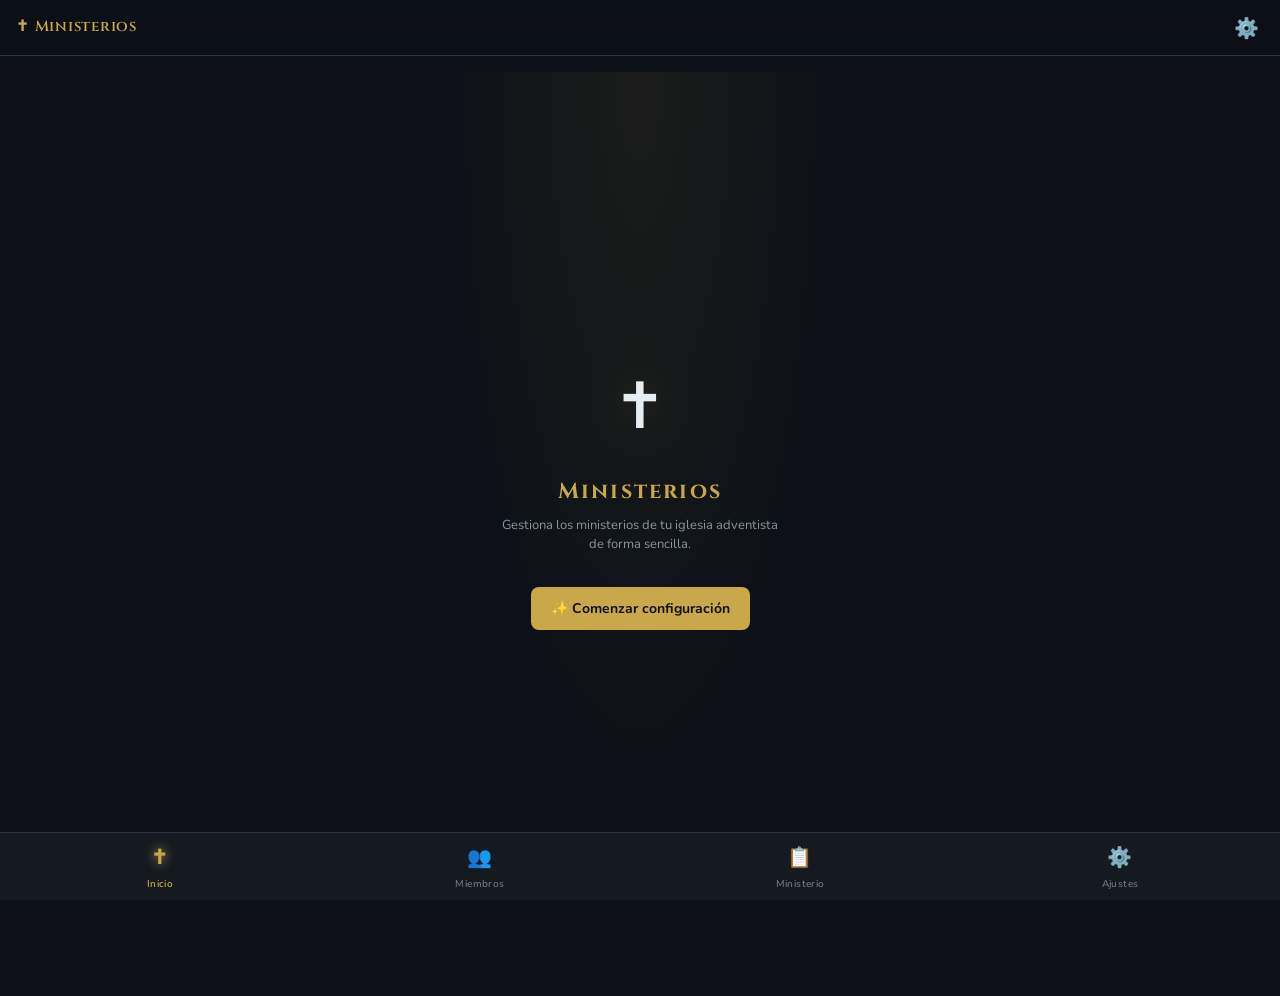
==== index.html @ 26fbf77c "Add files via upload" ====
<!DOCTYPE html>
<html lang="es">
<head>
  <meta charset="UTF-8">
  <meta name="viewport" content="width=device-width, initial-scale=1.0, viewport-fit=cover">
  <meta name="mobile-web-app-capable" content="yes">
  <meta name="apple-mobile-web-app-capable" content="yes">
  <meta name="apple-mobile-web-app-status-bar-style" content="black-translucent">
  <title>Ministerios Adventistas</title>
  <link rel="stylesheet" href="style.css">
  <style>
    /* User greeting card */
    .user-greeting {
      display: flex;
      align-items: center;
      gap: 12px;
      background: var(--surface);
      border: 1px solid var(--border);
      border-radius: var(--radius);
      padding: 12px 14px;
      margin-bottom: 16px;
    }
    .user-greeting-avatar {
      width: 44px; height: 44px;
      border-radius: 50%;
      display: flex; align-items: center; justify-content: center;
      font-family: 'Cinzel', serif;
      font-size: 16px;
      font-weight: 700;
      flex-shrink: 0;
    }
    .user-greeting-avatar.director {
      background: var(--gold-dim);
      border: 2px solid var(--gold);
      color: var(--gold);
    }
    .user-greeting-avatar.asistente {
      background: var(--blue-dim);
      border: 2px solid var(--blue);
      color: var(--blue);
    }
    .user-greeting-info { flex: 1; min-width: 0; }
    .user-greeting-name {
      font-weight: 700;
      font-size: 14px;
      color: var(--text);
      white-space: nowrap;
      overflow: hidden;
      text-overflow: ellipsis;
    }
    .user-greeting-role {
      font-size: 11px;
      color: var(--text-muted);
      margin-top: 1px;
    }
    .btn-cerrar-sesion {
      background: none;
      border: 1px solid var(--border);
      border-radius: 6px;
      color: var(--text-muted);
      font-size: 11px;
      padding: 4px 8px;
      cursor: pointer;
      white-space: nowrap;
      font-family: 'Nunito', sans-serif;
    }
    .btn-cerrar-sesion:active { color: var(--red); border-color: var(--red); }

    /* Ministry section labels */
    .role-section-label {
      display: flex;
      align-items: center;
      gap: 8px;
      margin-bottom: 10px;
      margin-top: 4px;
    }
    .role-section-label .badge-pill {
      font-size: 10px;
      font-weight: 700;
      padding: 2px 8px;
      border-radius: 20px;
      letter-spacing: .04em;
    }
    .badge-pill.director { background: var(--gold-dim); color: var(--gold); border: 1px solid var(--gold); }
    .badge-pill.asistente { background: var(--blue-dim); color: var(--blue); border: 1px solid var(--blue); }

    /* Ministry tile locked state */
    .ministry-tile.locked {
      opacity: 0.55;
      cursor: default;
    }
    .ministry-tile .tile-role-tag {
      font-size: 9px;
      margin-top: 2px;
      font-weight: 700;
      letter-spacing: .04em;
    }
    .ministry-tile .tile-role-tag.dir { color: var(--gold); }
    .ministry-tile .tile-role-tag.asi { color: var(--blue); }

    /* Login prompt banner */
    .login-banner {
      background: var(--surface2);
      border: 1px solid var(--gold);
      border-radius: var(--radius);
      padding: 14px 16px;
      margin-bottom: 16px;
      display: flex;
      align-items: center;
      gap: 12px;
      cursor: pointer;
    }
    .login-banner-icon { font-size: 28px; flex-shrink: 0; }
    .login-banner-text { flex: 1; }
    .login-banner-title { font-weight: 700; color: var(--gold); font-size: 14px; }
    .login-banner-sub { font-size: 12px; color: var(--text-muted); margin-top: 2px; }

    @keyframes spin { to { transform: rotate(360deg); } }
  </style>
</head>
<body>

<!-- HEADER -->
<header class="app-header">
  <h1 id="churchName">✝ Ministerios</h1>
  <div class="header-actions">
    <button class="back-btn" onclick="navigate('setup.html')" title="Configuración">⚙️</button>
  </div>
</header>

<!-- TOAST -->
<div id="toast" class="toast"></div>

<!-- PAGE -->
<main class="page" id="mainPage">

  <!-- SPLASH (first launch) -->
  <div id="splashSetup" class="splash" style="display:none; min-height: calc(100vh - 56px);">
    <div class="logo-cross">✝</div>
    <h1>Ministerios</h1>
    <p>Gestiona los ministerios de tu iglesia adventista de forma sencilla.</p>
    <button class="btn btn-primary" onclick="navigate('setup.html')">✨ Comenzar configuración</button>
  </div>

  <!-- MAIN CONTENT -->
  <div id="mainContent" style="display:none;">

    <!-- User greeting / login prompt -->
    <div id="userGreeting"></div>

    <!-- Stats -->
    <div class="stat-row" id="statsRow"></div>

    <!-- Mis Ministerios (divididos por rol) -->
    <div id="ministriesSection"></div>

    <!-- Accesos rápidos -->
    <div class="section-title">Acceso Rápido</div>
    <div class="card clickable" onclick="navigate('members.html')">
      <div style="display:flex; align-items:center; gap:14px;">
        <div style="font-size:32px;">👥</div>
        <div>
          <div style="font-weight:700; color:var(--text);">Lista de Miembros</div>
          <div style="font-size:12px; color:var(--text-muted);" id="memberCountLabel">Ver y gestionar miembros</div>
        </div>
        <div style="margin-left:auto; color:var(--text-dim);">›</div>
      </div>
    </div>

    <div class="card clickable" onclick="syncFromServer()">
      <div style="display:flex; align-items:center; gap:14px;">
        <div style="font-size:32px;" id="syncIcon">🔄</div>
        <div>
          <div style="font-weight:700; color:var(--text);">Sincronizar Servidor</div>
          <div style="font-size:12px; color:var(--text-muted);" id="syncLabel">Actualizar lista desde servidor</div>
        </div>
        <div style="margin-left:auto; color:var(--text-dim);">›</div>
      </div>
    </div>

    <!-- Reuniones próximas -->
    <div class="section-title">Reuniones Próximas</div>
    <div id="upcomingMeetings"></div>

  </div>
</main>

<!-- BOTTOM NAV -->
<nav class="bottom-nav">
  <a href="index.html" class="active">
    <span class="nav-icon">✝</span>
    <span>Inicio</span>
  </a>
  <a href="members.html">
    <span class="nav-icon">👥</span>
    <span>Miembros</span>
  </a>
  <a href="ministry.html">
    <span class="nav-icon">📋</span>
    <span>Ministerio</span>
  </a>
  <a href="setup.html">
    <span class="nav-icon">⚙️</span>
    <span>Ajustes</span>
  </a>
</nav>

<script src="app.js"></script>
<script>
document.addEventListener('DOMContentLoaded', init);

function init() {
  const churchName = DB.get('church_name', '');
  if (churchName) {
    document.getElementById('churchName').textContent = '✝ ' + churchName;
    document.title = churchName;
  }

  // Show splash only if server URL not configured yet
  const serverUrl = DB.get('server_url', '');
  if (!serverUrl && !churchName) {
    document.getElementById('splashSetup').style.display = 'flex';
    document.getElementById('mainContent').style.display = 'none';
    return;
  }

  document.getElementById('splashSetup').style.display = 'none';
  document.getElementById('mainContent').style.display = 'block';

  renderUserGreeting();
  renderStats();
  renderMinistriesSection();
  renderUpcomingMeetings();
}

// ===== USER GREETING =====
function renderUserGreeting() {
  const session = getSessionUser();
  const el = document.getElementById('userGreeting');

  if (!session) {
    el.innerHTML = `
      <div class="login-banner" onclick="requireAuth('ministry', onLoginSuccess)">
        <div class="login-banner-icon">🔐</div>
        <div class="login-banner-text">
          <div class="login-banner-title">Identificarse</div>
          <div class="login-banner-sub">Ingresa con tu correo para ver tus ministerios asignados</div>
        </div>
        <div style="color:var(--gold); font-size:20px;">›</div>
      </div>`;
    return;
  }

  const roles = getUserRoles(session);
  const isDir = roles.includes('director');
  const isAsi = roles.includes('asistente');
  const isVis = roles.includes('visita');

  let roleLabel = '';
  const parts = [];
  if (isVis) parts.push('🕊️ Visita');
  if (isDir) parts.push(`👑 Director · ${(session.dirMinistries || []).length} min.`);
  if (isAsi && !isVis) parts.push(`👤 Asistente · ${(session.ministries || []).length} min.`);
  roleLabel = parts.join(' · ');

  const avatarRole = isDir ? 'director' : (isVis ? 'visita' : 'asistente');

  el.innerHTML = `
    <div class="user-greeting">
      <div class="user-greeting-avatar ${avatarRole}">${initials(session.name)}</div>
      <div class="user-greeting-info">
        <div class="user-greeting-name">${session.name}</div>
        <div class="user-greeting-role">${roleLabel}</div>
      </div>
      <button class="btn-cerrar-sesion" onclick="cerrarSesion()">Salir</button>
    </div>`;
}

function onLoginSuccess() {
  renderUserGreeting();
  renderStats();
  renderMinistriesSection();
}

function cerrarSesion() {
  if (!confirm('¿Cerrar sesión? Deberás ingresar tu correo nuevamente.')) return;
  clearSessionUser();
  renderUserGreeting();
  renderMinistriesSection();
}

// ===== STATS =====
function renderStats() {
  const members = DB.get('members', []);
  const meetings = DB.get('meetings', []);
  const session = getSessionUser();

  // Count ministries: if logged in use user's, else use setup list
  let minCount = 0;
  if (session) {
    const roles = getUserRoles(session);
    const dirCount = roles.includes('director') ? (session.dirMinistries || []).length : 0;
    const asiCount = roles.includes('asistente') ? (session.ministries || []).length : 0;
    minCount = new Set([...(session.dirMinistries||[]), ...(session.ministries||[])]).size;
  } else {
    minCount = DB.get('my_ministries', []).length;
  }

  const today = new Date().toISOString().split('T')[0];
  const upcoming = meetings.filter(m => m.date >= today).length;

  document.getElementById('statsRow').innerHTML = `
    <div class="stat-box">
      <div class="stat-num">${members.length}</div>
      <div class="stat-label">Miembros</div>
    </div>
    <div class="stat-box">
      <div class="stat-num">${minCount}</div>
      <div class="stat-label">Ministerios</div>
    </div>
    <div class="stat-box">
      <div class="stat-num">${upcoming}</div>
      <div class="stat-label">Reuniones</div>
    </div>
  `;
  document.getElementById('memberCountLabel').textContent = `${members.length} miembros registrados`;
}

// ===== MINISTRIES SECTION =====
function renderMinistriesSection() {
  const session = getSessionUser();
  const setupMin = DB.get('my_ministries', []);
  const container = document.getElementById('ministriesSection');

  if (!session) {
    // Not logged in: show setup ministries without role distinction, all locked
    container.innerHTML = `
      <div class="section-title">Mis Ministerios</div>
      <div class="empty-state" style="padding:20px 0;">
        <div class="empty-icon">🔐</div>
        <p>Identifícate para ver tus ministerios asignados.</p>
      </div>`;
    return;
  }

  const roles = getUserRoles(session);
  const dirMin = session.dirMinistries || [];
  const asiMin = session.ministries || [];

  const isDir = roles.includes('director');
  const isAsi = roles.includes('asistente');

  let html = '';

  if (isDir && dirMin.length > 0) {
    html += `
      <div class="section-title" style="margin-bottom:6px;">Mis Ministerios</div>
      <div class="role-section-label">
        <span class="badge-pill director">👑 Como Director</span>
      </div>
      <div class="ministry-grid" id="gridDirector"></div>`;
  }

  if (isAsi && asiMin.length > 0) {
    html += `
      ${isDir ? '<div style="height:8px;"></div>' : '<div class="section-title" style="margin-bottom:6px;">Mis Ministerios</div>'}
      <div class="role-section-label">
        <span class="badge-pill asistente">👤 Como Asistente</span>
      </div>
      <div class="ministry-grid" id="gridAsistente"></div>`;
  }

  if ((!isDir || dirMin.length === 0) && (!isAsi || asiMin.length === 0)) {
    html += `
      <div class="section-title">Mis Ministerios</div>
      <div class="empty-state" style="padding:20px 0;">
        <div class="empty-icon">📋</div>
        <p>Aún no tienes ministerios asignados.<br>Contacta al administrador.</p>
      </div>`;
  }

  html += `<div style="height:4px;"></div>`;

  container.innerHTML = html;

  if (isDir && dirMin.length > 0) {
    renderMinistryTiles(document.getElementById('gridDirector'), dirMin, 'director');
  }
  if (isAsi && asiMin.length > 0) {
    renderMinistryTiles(document.getElementById('gridAsistente'), asiMin, 'asistente');
  }
}

function renderMinistryTiles(grid, ids, roleType) {
  if (!grid) return;
  grid.innerHTML = '';
  ids.forEach(id => {
    const m = getMinistry(id);
    const tile = document.createElement('div');
    tile.className = 'ministry-tile';

    const roleTag = roleType === 'director'
      ? `<div class="tile-role-tag dir">DIRECTOR</div>`
      : roleType === 'asistente'
        ? `<div class="tile-role-tag asi">ASISTENTE</div>`
        : '';

    tile.innerHTML = `
      <div class="m-icon">${m.icon}</div>
      <div class="m-name">${m.name}</div>
      ${roleTag}
    `;

    tile.onclick = () => {
      DB.set('active_ministry', id);
      navigate('ministry.html');
    };

    grid.appendChild(tile);
  });
}

// ===== UPCOMING MEETINGS =====
function renderUpcomingMeetings() {
  const meetings = DB.get('meetings', []);
  const today = new Date().toISOString().split('T')[0];
  const session = getSessionUser();

  let relevantIds = null;
  if (session) {
    const roles = getUserRoles(session);
    const ids = [
      ...(roles.includes('director') ? (session.dirMinistries || []) : []),
      ...(roles.includes('asistente') ? (session.ministries || []) : [])
    ];
    if (ids.length > 0) relevantIds = new Set(ids);
  }

  let upcoming = meetings.filter(m => m.date >= today);
  if (relevantIds) {
    upcoming = upcoming.filter(m => relevantIds.has(m.ministryId));
  }
  upcoming = upcoming.sort((a, b) => a.date.localeCompare(b.date)).slice(0, 4);

  const container = document.getElementById('upcomingMeetings');
  if (upcoming.length === 0) {
    container.innerHTML = `<div class="empty-state" style="padding:24px 0;">
      <div class="empty-icon">📅</div>
      <p>No hay reuniones programadas</p>
    </div>`;
    return;
  }
  container.innerHTML = upcoming.map(meeting => {
    const min = getMinistry(meeting.ministryId);
    return `
      <div class="list-item" onclick="DB.set('active_ministry', '${meeting.ministryId}'); navigate('ministry.html');">
        <div class="avatar">${min.icon}</div>
        <div class="item-info">
          <div class="item-name">${meeting.title}</div>
          <div class="item-sub">${min.name} · ${fmtDate(meeting.date)}</div>
        </div>
        <div class="item-action">›</div>
      </div>
    `;
  }).join('');
}

// ===== SYNC =====
async function syncFromServer() {
  const url = DB.get('server_url', '');
  if (!url) {
    showToast('Configura la URL del servidor primero', 'error');
    setTimeout(() => navigate('setup.html'), 1200);
    return;
  }
  const icon = document.getElementById('syncIcon');
  const label = document.getElementById('syncLabel');
  icon.style.animation = 'spin 1s linear infinite';
  icon.style.display = 'inline-block';
  label.textContent = 'Conectando...';

  const members = await fetchMembersFromServer();
  icon.style.animation = '';

  if (!members) {
    showToast('No se pudo conectar al servidor', 'error');
    label.textContent = 'Error al sincronizar';
    return;
  }

  DB.set('members', members);
  DB.set('members_cache', members);

  // Refresh session user data if logged in
  const session = getSessionUser();
  if (session) {
    const updated = members.find(m => m.id === session.id);
    if (updated) {
      setSessionUser({
        id: updated.id,
        name: updated.name,
        email: updated.email,
        roles: Array.isArray(updated.roles) ? updated.roles : [updated.role || 'asistente'],
        role: updated.role || (Array.isArray(updated.roles) ? updated.roles[0] : 'asistente'),
        dirMinistries: updated.dirMinistries || [],
        ministries: updated.ministries || [],
      });
    }
  }

  showToast(`✅ Sincronizado: ${members.length} miembros`, 'success');
  label.textContent = `Última sync: ${new Date().toLocaleTimeString('es-CO')}`;
  renderStats();
  renderUserGreeting();
  renderMinistriesSection();
}

// Spin keyframe injection
const style = document.createElement('style');
style.textContent = '@keyframes spin { to { transform: rotate(360deg); } }';
document.head.appendChild(style);
</script>
</body>
</html>
---- style.css ----
/* ===== ADVENTIST MINISTRY APP — STYLE.CSS ===== */
@import url('https://fonts.googleapis.com/css2?family=Cinzel:wght@400;600;700&family=Nunito:wght@300;400;600;700&display=swap');

:root {
  --bg: #0d1117;
  --surface: #161b22;
  --surface2: #1f2937;
  --surface3: #2d3748;
  --border: #30363d;
  --gold: #c9a84c;
  --gold-light: #e8c97a;
  --gold-dim: rgba(201,168,76,0.15);
  --blue: #4a90d9;
  --blue-dim: rgba(74,144,217,0.15);
  --red: #e05252;
  --green: #52b788;
  --green-dim: rgba(82,183,136,0.15);
  --text: #e6edf3;
  --text-muted: #8b949e;
  --text-dim: #6e7681;
  --radius: 12px;
  --radius-sm: 8px;
  --shadow: 0 8px 32px rgba(0,0,0,0.4);
  --transition: 0.2s cubic-bezier(0.4,0,0.2,1);
}

* { box-sizing: border-box; margin: 0; padding: 0; -webkit-tap-highlight-color: transparent; }

html, body {
  height: 100%;
  background: var(--bg);
  color: var(--text);
  font-family: 'Nunito', sans-serif;
  font-size: 15px;
  line-height: 1.5;
  overflow-x: hidden;
  -webkit-font-smoothing: antialiased;
}

/* ===== SCROLLBAR ===== */
::-webkit-scrollbar { width: 4px; }
::-webkit-scrollbar-track { background: transparent; }
::-webkit-scrollbar-thumb { background: var(--border); border-radius: 2px; }

/* ===== HEADER ===== */
.app-header {
  position: sticky; top: 0; z-index: 100;
  background: rgba(13,17,23,0.92);
  backdrop-filter: blur(12px);
  border-bottom: 1px solid var(--border);
  padding: 0 16px;
  height: 56px;
  display: flex; align-items: center; gap: 12px;
}
.app-header .back-btn {
  width: 36px; height: 36px;
  border: none; background: transparent;
  color: var(--text-muted); cursor: pointer;
  font-size: 20px; display: flex; align-items: center; justify-content: center;
  border-radius: 8px; transition: var(--transition);
}
.app-header .back-btn:hover { background: var(--surface2); color: var(--text); }
.app-header h1 {
  font-family: 'Cinzel', serif;
  font-size: 15px; font-weight: 600;
  color: var(--gold);
  letter-spacing: 0.05em;
  flex: 1;
}
.app-header .header-actions { display: flex; gap: 8px; }

/* ===== BOTTOM NAV ===== */
.bottom-nav {
  position: fixed; bottom: 0; left: 0; right: 0; z-index: 100;
  background: rgba(22,27,34,0.96);
  backdrop-filter: blur(12px);
  border-top: 1px solid var(--border);
  display: flex;
  padding-bottom: env(safe-area-inset-bottom, 0);
}
.bottom-nav a {
  flex: 1; display: flex; flex-direction: column;
  align-items: center; justify-content: center;
  padding: 10px 4px 8px;
  text-decoration: none;
  color: var(--text-dim);
  font-size: 10px; font-weight: 600;
  letter-spacing: 0.04em;
  transition: var(--transition);
  gap: 4px;
}
.bottom-nav a .nav-icon { font-size: 20px; }
.bottom-nav a.active, .bottom-nav a:active { color: var(--gold); }
.bottom-nav a.active .nav-icon { filter: drop-shadow(0 0 6px var(--gold)); }

/* ===== PAGE CONTAINER ===== */
.page {
  min-height: 100vh;
  padding: 16px 16px 80px;
  max-width: 480px;
  margin: 0 auto;
}
.page.no-nav { padding-bottom: 24px; }

/* ===== CARDS ===== */
.card {
  background: var(--surface);
  border: 1px solid var(--border);
  border-radius: var(--radius);
  padding: 16px;
  margin-bottom: 12px;
  transition: var(--transition);
}
.card:active { transform: scale(0.98); }
.card.clickable { cursor: pointer; }
.card.clickable:active { background: var(--surface2); }
.card.gold-border { border-color: var(--gold); }
.card .card-title {
  font-family: 'Cinzel', serif;
  font-size: 13px; font-weight: 600;
  color: var(--gold); letter-spacing: 0.05em;
  margin-bottom: 12px;
  display: flex; align-items: center; gap: 8px;
}
.card .card-title .card-icon { font-size: 16px; }

/* ===== SECTION TITLE ===== */
.section-title {
  font-family: 'Cinzel', serif;
  font-size: 11px; font-weight: 600;
  color: var(--text-dim); letter-spacing: 0.12em;
  text-transform: uppercase;
  margin: 20px 0 10px;
}

/* ===== BUTTONS ===== */
.btn {
  display: inline-flex; align-items: center; justify-content: center; gap: 8px;
  padding: 12px 20px;
  border-radius: var(--radius-sm);
  font-family: 'Nunito', sans-serif;
  font-size: 14px; font-weight: 700;
  cursor: pointer; border: none;
  transition: var(--transition);
  text-decoration: none;
  white-space: nowrap;
}
.btn-primary {
  background: var(--gold); color: #0d1117;
}
.btn-primary:active { background: var(--gold-light); transform: scale(0.97); }
.btn-secondary {
  background: var(--surface2); color: var(--text);
  border: 1px solid var(--border);
}
.btn-secondary:active { background: var(--surface3); }
.btn-danger {
  background: rgba(224,82,82,0.15); color: var(--red);
  border: 1px solid rgba(224,82,82,0.3);
}
.btn-ghost {
  background: transparent; color: var(--text-muted);
  border: 1px solid var(--border);
}
.btn-block { width: 100%; }
.btn-sm { padding: 8px 14px; font-size: 12px; }
.btn:disabled { opacity: 0.4; cursor: not-allowed; }

/* ===== INPUTS ===== */
.input-group {
  margin-bottom: 14px;
}
.input-group label {
  display: block;
  font-size: 12px; font-weight: 700;
  color: var(--text-muted);
  letter-spacing: 0.05em;
  margin-bottom: 6px;
  text-transform: uppercase;
}
.input-group input,
.input-group select,
.input-group textarea {
  width: 100%;
  background: var(--surface2);
  border: 1px solid var(--border);
  border-radius: var(--radius-sm);
  color: var(--text);
  font-family: 'Nunito', sans-serif;
  font-size: 14px;
  padding: 12px 14px;
  transition: var(--transition);
  outline: none;
  -webkit-appearance: none;
}
.input-group input:focus,
.input-group select:focus,
.input-group textarea:focus {
  border-color: var(--gold);
  box-shadow: 0 0 0 3px var(--gold-dim);
}
.input-group textarea { resize: vertical; min-height: 80px; }
.input-group select {
  background-image: url("data:image/svg+xml,%3Csvg xmlns='http://www.w3.org/2000/svg' width='12' height='8' viewBox='0 0 12 8'%3E%3Cpath d='M1 1l5 5 5-5' stroke='%238b949e' stroke-width='1.5' fill='none' stroke-linecap='round'/%3E%3C/svg%3E");
  background-repeat: no-repeat;
  background-position: right 14px center;
  padding-right: 36px;
}

/* ===== TAGS / BADGES ===== */
.tag {
  display: inline-flex; align-items: center; gap: 4px;
  padding: 3px 10px;
  border-radius: 20px;
  font-size: 11px; font-weight: 700;
  letter-spacing: 0.03em;
}
.tag-gold { background: var(--gold-dim); color: var(--gold); border: 1px solid rgba(201,168,76,0.3); }
.tag-blue { background: var(--blue-dim); color: var(--blue); border: 1px solid rgba(74,144,217,0.3); }
.tag-green { background: var(--green-dim); color: var(--green); border: 1px solid rgba(82,183,136,0.3); }
.tag-red { background: rgba(224,82,82,0.1); color: var(--red); border: 1px solid rgba(224,82,82,0.3); }
.tag-gray { background: var(--surface3); color: var(--text-muted); border: 1px solid var(--border); }
.tags-wrap { display: flex; flex-wrap: wrap; gap: 6px; margin-top: 8px; }

/* ===== LIST ITEMS ===== */
.list-item {
  display: flex; align-items: center; gap: 12px;
  padding: 12px 16px;
  background: var(--surface);
  border: 1px solid var(--border);
  border-radius: var(--radius-sm);
  margin-bottom: 8px;
  transition: var(--transition);
  cursor: pointer;
}
.list-item:active { background: var(--surface2); }
.list-item .avatar {
  width: 40px; height: 40px;
  border-radius: 50%;
  background: var(--gold-dim);
  border: 1px solid rgba(201,168,76,0.3);
  display: flex; align-items: center; justify-content: center;
  font-family: 'Cinzel', serif;
  font-size: 14px; font-weight: 700;
  color: var(--gold);
  flex-shrink: 0;
}
.list-item .item-info { flex: 1; min-width: 0; }
.list-item .item-name {
  font-size: 14px; font-weight: 700;
  color: var(--text);
  white-space: nowrap; overflow: hidden; text-overflow: ellipsis;
}
.list-item .item-sub {
  font-size: 12px; color: var(--text-muted);
  white-space: nowrap; overflow: hidden; text-overflow: ellipsis;
}
.list-item .item-action { flex-shrink: 0; color: var(--text-dim); }

/* ===== CHECKBOX / ATTENDANCE ===== */
.check-item {
  display: flex; align-items: center; gap: 14px;
  padding: 12px 16px;
  background: var(--surface);
  border: 1px solid var(--border);
  border-radius: var(--radius-sm);
  margin-bottom: 8px;
  cursor: pointer;
  transition: var(--transition);
}
.check-item:active { background: var(--surface2); }
.check-item .check-box {
  width: 24px; height: 24px;
  border: 2px solid var(--border);
  border-radius: 6px;
  display: flex; align-items: center; justify-content: center;
  flex-shrink: 0;
  transition: var(--transition);
  font-size: 13px;
}
.check-item.checked .check-box {
  background: var(--green); border-color: var(--green);
  color: white;
}
.check-item.absent .check-box {
  background: rgba(224,82,82,0.2); border-color: var(--red);
  color: var(--red);
}

/* ===== MINISTRY SELECTOR GRID ===== */
.ministry-grid {
  display: grid;
  grid-template-columns: 1fr 1fr;
  gap: 10px;
  margin-bottom: 16px;
}
.ministry-tile {
  background: var(--surface);
  border: 1px solid var(--border);
  border-radius: var(--radius);
  padding: 14px 12px;
  cursor: pointer;
  transition: var(--transition);
  display: flex; flex-direction: column;
  align-items: center; text-align: center; gap: 8px;
}
.ministry-tile:active { transform: scale(0.96); }
.ministry-tile.selected {
  border-color: var(--gold);
  background: var(--gold-dim);
}
.ministry-tile .m-icon { font-size: 28px; }
.ministry-tile .m-name {
  font-size: 11px; font-weight: 700;
  color: var(--text-muted);
  line-height: 1.3;
}
.ministry-tile.selected .m-name { color: var(--gold); }
.ministry-tile .m-check {
  width: 18px; height: 18px;
  border: 2px solid var(--border);
  border-radius: 50%;
  display: flex; align-items: center; justify-content: center;
  font-size: 10px;
  transition: var(--transition);
}
.ministry-tile.selected .m-check {
  background: var(--gold); border-color: var(--gold); color: #0d1117;
}

/* ===== SPLASH / HERO ===== */
.splash {
  display: flex; flex-direction: column;
  align-items: center; justify-content: center;
  min-height: 100vh;
  padding: 40px 24px;
  text-align: center;
  background: radial-gradient(ellipse at top, rgba(201,168,76,0.08) 0%, transparent 60%);
}
.splash .logo-cross {
  font-size: 64px;
  margin-bottom: 20px;
  filter: drop-shadow(0 0 30px rgba(201,168,76,0.4));
  animation: pulse-gold 3s ease-in-out infinite;
}
@keyframes pulse-gold {
  0%, 100% { filter: drop-shadow(0 0 20px rgba(201,168,76,0.3)); }
  50% { filter: drop-shadow(0 0 40px rgba(201,168,76,0.6)); }
}
.splash h1 {
  font-family: 'Cinzel', serif;
  font-size: 22px; font-weight: 700;
  color: var(--gold);
  letter-spacing: 0.1em;
  margin-bottom: 8px;
}
.splash p {
  color: var(--text-muted); font-size: 13px;
  max-width: 280px;
  margin-bottom: 32px;
}

/* ===== SEARCH ===== */
.search-box {
  position: relative; margin-bottom: 14px;
}
.search-box input {
  width: 100%;
  background: var(--surface2);
  border: 1px solid var(--border);
  border-radius: 24px;
  color: var(--text);
  font-family: 'Nunito', sans-serif;
  font-size: 14px;
  padding: 10px 16px 10px 40px;
  outline: none;
  transition: var(--transition);
}
.search-box input:focus { border-color: var(--gold); }
.search-box .search-icon {
  position: absolute; left: 14px; top: 50%;
  transform: translateY(-50%);
  color: var(--text-dim); font-size: 16px; pointer-events: none;
}

/* ===== FAB ===== */
.fab {
  position: fixed; bottom: 76px; right: 20px; z-index: 99;
  width: 52px; height: 52px;
  background: var(--gold);
  border: none; border-radius: 50%;
  display: flex; align-items: center; justify-content: center;
  font-size: 24px; color: #0d1117;
  cursor: pointer; box-shadow: 0 4px 20px rgba(201,168,76,0.4);
  transition: var(--transition);
}
.fab:active { transform: scale(0.92); background: var(--gold-light); }

/* ===== MODAL ===== */
.modal-overlay {
  position: fixed; inset: 0; z-index: 200;
  background: rgba(0,0,0,0.7);
  backdrop-filter: blur(4px);
  display: flex; align-items: flex-end;
  opacity: 0; pointer-events: none;
  transition: opacity 0.2s;
}
.modal-overlay.open { opacity: 1; pointer-events: all; }
.modal-sheet {
  width: 100%;
  max-width: 480px;
  margin: 0 auto;
  background: var(--surface);
  border-radius: var(--radius) var(--radius) 0 0;
  border: 1px solid var(--border);
  border-bottom: none;
  padding: 20px 20px 32px;
  transform: translateY(100%);
  transition: transform 0.3s cubic-bezier(0.4,0,0.2,1);
  max-height: 90vh;
  overflow-y: auto;
}
.modal-overlay.open .modal-sheet { transform: translateY(0); }
.modal-handle {
  width: 40px; height: 4px;
  background: var(--border);
  border-radius: 2px;
  margin: 0 auto 20px;
}
.modal-title {
  font-family: 'Cinzel', serif;
  font-size: 16px; font-weight: 700;
  color: var(--gold);
  margin-bottom: 20px;
}

/* ===== TOAST ===== */
.toast {
  position: fixed; top: 70px; left: 50%; z-index: 300;
  transform: translateX(-50%) translateY(-20px);
  background: var(--surface2);
  border: 1px solid var(--border);
  border-radius: 24px;
  padding: 10px 20px;
  font-size: 13px; font-weight: 600;
  color: var(--text);
  opacity: 0; pointer-events: none;
  transition: all 0.3s;
  white-space: nowrap;
  box-shadow: var(--shadow);
}
.toast.show { opacity: 1; transform: translateX(-50%) translateY(0); }
.toast.success { border-color: var(--green); color: var(--green); }
.toast.error { border-color: var(--red); color: var(--red); }

/* ===== STAT ROW ===== */
.stat-row {
  display: grid; grid-template-columns: repeat(3, 1fr);
  gap: 10px; margin-bottom: 16px;
}
.stat-box {
  background: var(--surface);
  border: 1px solid var(--border);
  border-radius: var(--radius-sm);
  padding: 14px 8px;
  text-align: center;
}
.stat-box .stat-num {
  font-family: 'Cinzel', serif;
  font-size: 24px; font-weight: 700;
  color: var(--gold);
}
.stat-box .stat-label {
  font-size: 10px; font-weight: 700;
  color: var(--text-dim); text-transform: uppercase;
  letter-spacing: 0.05em; margin-top: 2px;
}

/* ===== ACCORDION ===== */
.accordion { margin-bottom: 8px; }
.accordion-header {
  display: flex; align-items: center; justify-content: space-between;
  padding: 14px 16px;
  background: var(--surface);
  border: 1px solid var(--border);
  border-radius: var(--radius-sm);
  cursor: pointer;
  transition: var(--transition);
}
.accordion-header:active { background: var(--surface2); }
.accordion-header .acc-title {
  font-size: 13px; font-weight: 700; color: var(--text);
  display: flex; align-items: center; gap: 8px;
}
.accordion-header .acc-arrow {
  color: var(--text-dim); font-size: 12px;
  transition: transform 0.2s;
}
.accordion.open .accordion-header { border-radius: var(--radius-sm) var(--radius-sm) 0 0; border-bottom: none; }
.accordion.open .acc-arrow { transform: rotate(180deg); }
.accordion-body {
  display: none;
  background: var(--surface2);
  border: 1px solid var(--border);
  border-top: none;
  border-radius: 0 0 var(--radius-sm) var(--radius-sm);
  padding: 12px;
}
.accordion.open .accordion-body { display: block; }

/* ===== CATEGORY PILL ===== */
.category-pills {
  display: flex; gap: 8px;
  overflow-x: auto; padding-bottom: 4px;
  margin-bottom: 14px;
  scrollbar-width: none;
}
.category-pills::-webkit-scrollbar { display: none; }
.pill {
  flex-shrink: 0;
  padding: 6px 14px;
  border-radius: 20px;
  font-size: 12px; font-weight: 700;
  cursor: pointer;
  transition: var(--transition);
  background: var(--surface2);
  border: 1px solid var(--border);
  color: var(--text-muted);
  white-space: nowrap;
}
.pill.active { background: var(--gold-dim); border-color: var(--gold); color: var(--gold); }
.pill:active { transform: scale(0.95); }

/* ===== EMPTY STATE ===== */
.empty-state {
  text-align: center; padding: 48px 24px;
  color: var(--text-muted);
}
.empty-state .empty-icon { font-size: 48px; margin-bottom: 12px; opacity: 0.5; }
.empty-state h3 { font-size: 16px; font-weight: 700; color: var(--text-muted); margin-bottom: 6px; }
.empty-state p { font-size: 13px; }

/* ===== TASK ITEM ===== */
.task-item {
  display: flex; align-items: flex-start; gap: 12px;
  padding: 12px 16px;
  background: var(--surface);
  border: 1px solid var(--border);
  border-radius: var(--radius-sm);
  margin-bottom: 8px;
  transition: var(--transition);
}
.task-item.done { opacity: 0.5; }
.task-item.done .task-name { text-decoration: line-through; }
.task-item .task-check {
  width: 22px; height: 22px;
  border: 2px solid var(--border);
  border-radius: 50%;
  display: flex; align-items: center; justify-content: center;
  font-size: 11px; flex-shrink: 0; margin-top: 1px;
  cursor: pointer; transition: var(--transition);
}
.task-item.done .task-check { background: var(--green); border-color: var(--green); color: white; }
.task-item .task-info { flex: 1; }
.task-item .task-name { font-size: 14px; font-weight: 600; color: var(--text); }
.task-item .task-meta { font-size: 12px; color: var(--text-muted); margin-top: 2px; }

/* ===== DIVIDER ===== */
.divider { height: 1px; background: var(--border); margin: 16px 0; }

/* ===== CHIP SELECTOR ===== */
.chip-selector { display: flex; flex-wrap: wrap; gap: 6px; margin-top: 6px; }
.chip {
  padding: 5px 12px;
  border-radius: 20px;
  font-size: 11px; font-weight: 700;
  cursor: pointer;
  transition: var(--transition);
  background: var(--surface3);
  border: 1px solid var(--border);
  color: var(--text-muted);
}
.chip:active { transform: scale(0.95); }
.chip.selected-interest { background: var(--blue-dim); border-color: var(--blue); color: var(--blue); }
.chip.selected-ministry { background: var(--gold-dim); border-color: var(--gold); color: var(--gold); }

/* ===== ATTENDANCE SUMMARY ===== */
.attendance-bar {
  height: 6px;
  background: var(--surface3);
  border-radius: 3px;
  overflow: hidden;
  margin-top: 8px;
}
.attendance-bar .bar-fill {
  height: 100%;
  background: linear-gradient(90deg, var(--green), var(--gold));
  border-radius: 3px;
  transition: width 0.5s ease;
}

/* ===== PROGRESS INDICATOR ===== */
.setup-steps {
  display: flex; gap: 8px; justify-content: center;
  margin-bottom: 24px;
}
.step-dot {
  width: 8px; height: 8px;
  border-radius: 50%;
  background: var(--border);
  transition: var(--transition);
}
.step-dot.active { background: var(--gold); width: 24px; border-radius: 4px; }
.step-dot.done { background: var(--green); }

/* ===== RESPONSIVE SAFE AREAS ===== */
@supports (padding-bottom: env(safe-area-inset-bottom)) {
  .bottom-nav { padding-bottom: env(safe-area-inset-bottom); }
  .page { padding-bottom: calc(80px + env(safe-area-inset-bottom)); }
}
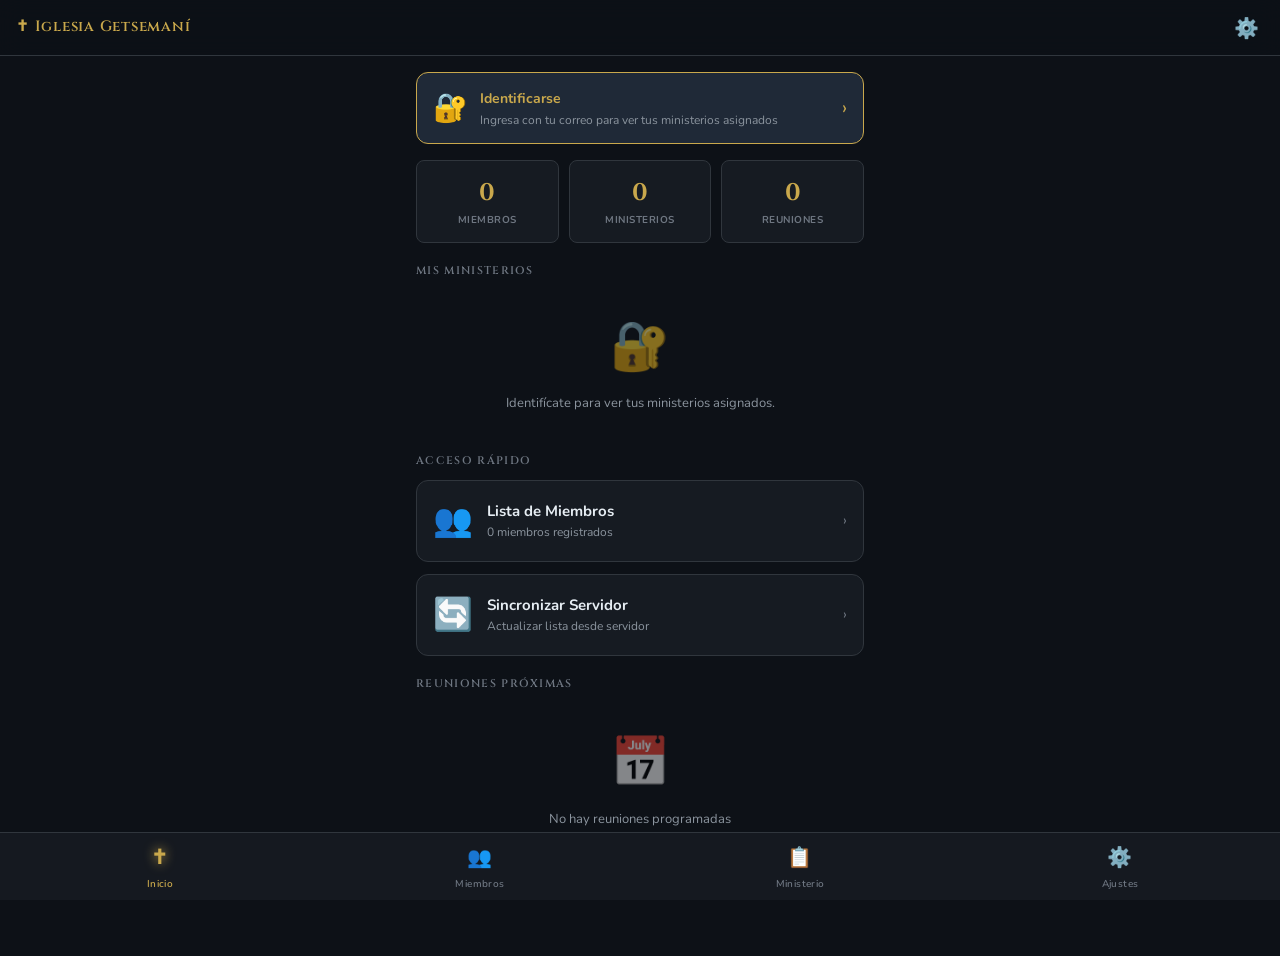
==== commit 113d3af5: "Add files via upload" ====
--- a/index.html
+++ b/index.html
@@ -195,7 +195,7 @@
     <span class="nav-icon">👥</span>
     <span>Miembros</span>
   </a>
-  <a href="ministry.html">
+  <a href="ministry.html" onclick="event.preventDefault(); openActiveMinistry();">
     <span class="nav-icon">📋</span>
     <span>Ministerio</span>
   </a>
@@ -210,14 +210,18 @@
 document.addEventListener('DOMContentLoaded', init);
 
 function init() {
-  const churchName = DB.get('church_name', '');
-  if (churchName) {
-    document.getElementById('churchName').textContent = '✝ ' + churchName;
-    document.title = churchName;
-  }
-
-  // Show splash only if server URL not configured yet
-  const serverUrl = DB.get('server_url', '');
+  // Usar iglesia del catálogo (o predeterminada si no hay ninguna guardada)
+  const ig = getIglesiaActual();
+  if (ig) {
+    document.getElementById('churchName').textContent = '✝ ' + ig.name;
+    document.title = ig.name;
+    // Compatibilidad: mantener church_name sincronizado
+    DB.set('church_name', ig.name);
+  }
+
+  // Si no hay catálogo ni configuración manual, mostrar splash
+  const churchName = ig ? ig.name : DB.get('church_name', '');
+  const serverUrl  = ig ? ig.server : DB.get('server_url', '');
   if (!serverUrl && !churchName) {
     document.getElementById('splashSetup').style.display = 'flex';
     document.getElementById('mainContent').style.display = 'none';
@@ -411,10 +415,7 @@
       ${roleTag}
     `;
 
-    tile.onclick = () => {
-      DB.set('active_ministry', id);
-      navigate('ministry.html');
-    };
+    tile.onclick = () => openMinistry(id);
 
     grid.appendChild(tile);
   });
@@ -453,7 +454,7 @@
   container.innerHTML = upcoming.map(meeting => {
     const min = getMinistry(meeting.ministryId);
     return `
-      <div class="list-item" onclick="DB.set('active_ministry', '${meeting.ministryId}'); navigate('ministry.html');">
+      <div class="list-item" onclick="openMinistry('${meeting.ministryId}');">
         <div class="avatar">${min.icon}</div>
         <div class="item-info">
           <div class="item-name">${meeting.title}</div>
@@ -467,10 +468,9 @@
 
 // ===== SYNC =====
 async function syncFromServer() {
-  const url = DB.get('server_url', '');
+  const url = getServerUrl();
   if (!url) {
-    showToast('Configura la URL del servidor primero', 'error');
-    setTimeout(() => navigate('setup.html'), 1200);
+    showToast('No hay servidor configurado', 'error');
     return;
   }
   const icon = document.getElementById('syncIcon');
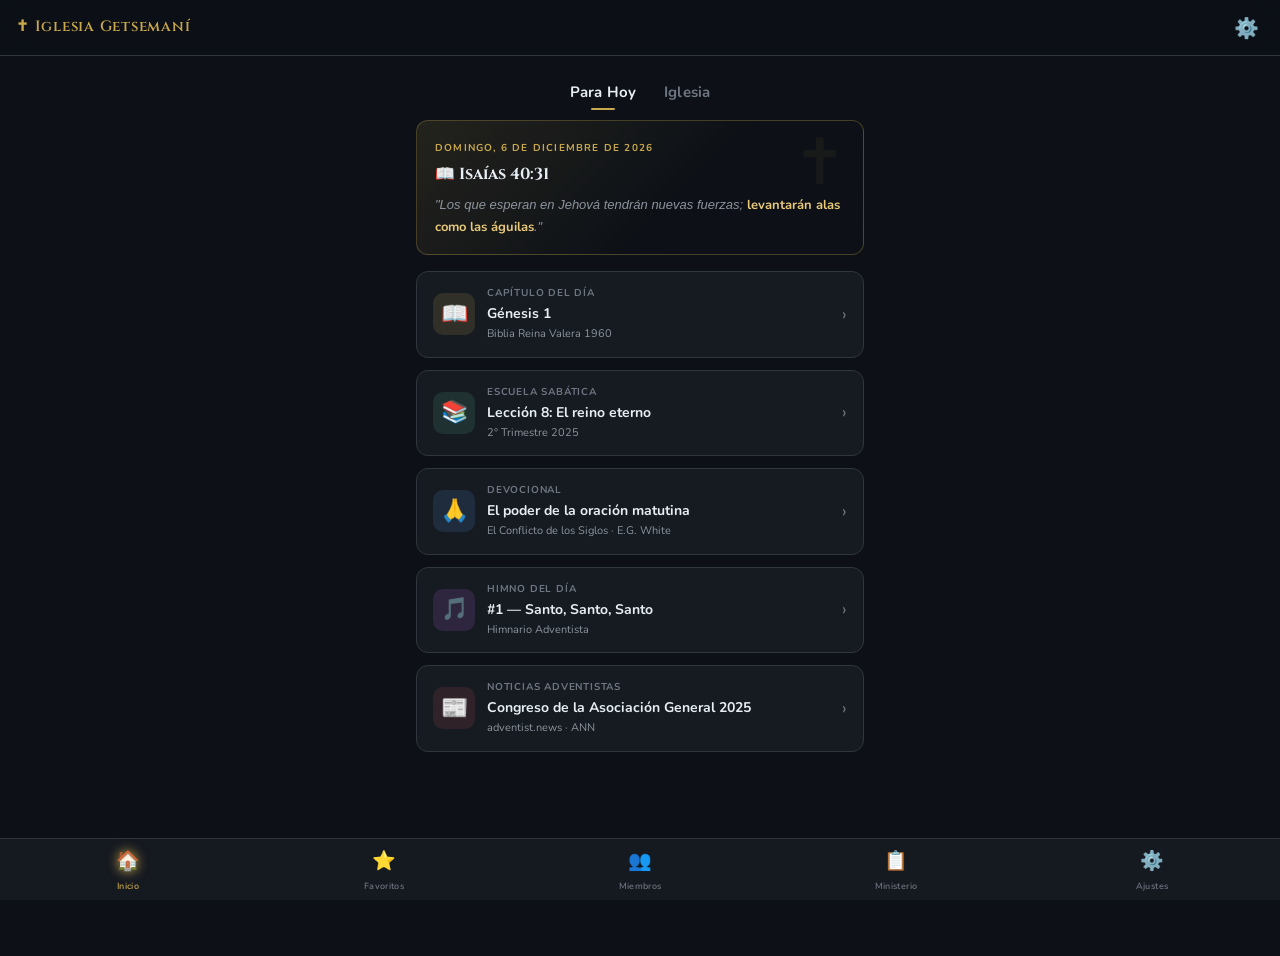
==== commit 163e3e50: "Update index.html" ====
--- a/index.html
+++ b/index.html
@@ -9,113 +9,298 @@
   <title>Ministerios Adventistas</title>
   <link rel="stylesheet" href="style.css">
   <style>
-    /* User greeting card */
-    .user-greeting {
-      display: flex;
-      align-items: center;
-      gap: 12px;
+    /* ===== TAB SYSTEM ===== */
+    .tab-content { display: none; }
+    .tab-content.active { display: block; }
+
+    /* ===== DAILY CARD ===== */
+    .daily-hero {
+      background: linear-gradient(135deg, rgba(201,168,76,0.12) 0%, rgba(22,27,34,0) 60%);
+      border: 1px solid rgba(201,168,76,0.3);
+      border-radius: var(--radius);
+      padding: 20px 18px 16px;
+      margin-bottom: 16px;
+      position: relative;
+      overflow: hidden;
+    }
+    .daily-hero::before {
+      content: '✝';
+      position: absolute;
+      right: 16px; top: 12px;
+      font-size: 64px;
+      color: rgba(201,168,76,0.06);
+      font-family: 'Cinzel', serif;
+      line-height: 1;
+      pointer-events: none;
+    }
+    .daily-date {
+      font-size: 10px; font-weight: 700;
+      color: var(--gold); letter-spacing: .12em;
+      text-transform: uppercase;
+      margin-bottom: 6px;
+    }
+    .daily-verse-ref {
+      font-family: 'Cinzel', serif;
+      font-size: 16px; font-weight: 700;
+      color: var(--text);
+      margin-bottom: 8px;
+    }
+    .daily-verse-text {
+      font-size: 13px; color: var(--text-muted);
+      font-style: italic; line-height: 1.7;
+    }
+    .daily-verse-text strong { color: var(--gold-light); font-style: normal; }
+
+    /* Daily content cards */
+    .daily-section-card {
       background: var(--surface);
       border: 1px solid var(--border);
       border-radius: var(--radius);
-      padding: 12px 14px;
-      margin-bottom: 16px;
+      margin-bottom: 12px;
+      overflow: hidden;
+      cursor: pointer;
+      transition: var(--transition);
+    }
+    .daily-section-card:active { background: var(--surface2); transform: scale(0.99); }
+    .daily-section-header {
+      display: flex; align-items: center; gap: 12px;
+      padding: 14px 16px;
+    }
+    .daily-section-icon {
+      width: 42px; height: 42px;
+      border-radius: 10px;
+      display: flex; align-items: center; justify-content: center;
+      font-size: 22px; flex-shrink: 0;
+    }
+    .daily-section-icon.bible  { background: rgba(201,168,76,0.15); }
+    .daily-section-icon.ss     { background: rgba(82,183,136,0.15); }
+    .daily-section-icon.devo   { background: rgba(74,144,217,0.15); }
+    .daily-section-icon.hymn   { background: rgba(180,100,220,0.15); }
+    .daily-section-icon.news   { background: rgba(224,82,82,0.12); }
+    .daily-section-meta { flex: 1; min-width: 0; }
+    .daily-section-label {
+      font-size: 10px; font-weight: 700;
+      letter-spacing: .08em; text-transform: uppercase;
+      color: var(--text-dim); margin-bottom: 2px;
+    }
+    .daily-section-title {
+      font-size: 14px; font-weight: 700; color: var(--text);
+      white-space: nowrap; overflow: hidden; text-overflow: ellipsis;
+    }
+    .daily-section-sub {
+      font-size: 11px; color: var(--text-muted); margin-top: 2px;
+    }
+    .daily-section-arrow { color: var(--text-dim); font-size: 18px; flex-shrink: 0; }
+
+    /* Expandable body */
+    .daily-section-body {
+      display: none;
+      padding: 0 16px 16px;
+      font-size: 13px; color: var(--text-muted);
+      line-height: 1.75;
+      border-top: 1px solid var(--border);
+    }
+    .daily-section-card.open .daily-section-body { display: block; }
+    .daily-section-card.open .daily-section-header { padding-bottom: 12px; }
+    .daily-section-card.open .daily-section-arrow { transform: rotate(90deg); }
+
+    /* Loading state */
+    .content-loading {
+      display: flex; align-items: center; gap: 10px;
+      padding: 8px 0;
+      color: var(--text-dim); font-size: 12px;
+    }
+    .spinner {
+      width: 16px; height: 16px;
+      border: 2px solid var(--border);
+      border-top-color: var(--gold);
+      border-radius: 50%;
+      animation: spin 0.8s linear infinite;
+      flex-shrink: 0;
+    }
+    @keyframes spin { to { transform: rotate(360deg); } }
+
+    /* ===== FAVORITES (old home) ===== */
+    .user-greeting {
+      display: flex; align-items: center; gap: 12px;
+      background: var(--surface); border: 1px solid var(--border);
+      border-radius: var(--radius); padding: 12px 14px; margin-bottom: 16px;
     }
     .user-greeting-avatar {
-      width: 44px; height: 44px;
-      border-radius: 50%;
+      width: 44px; height: 44px; border-radius: 50%;
       display: flex; align-items: center; justify-content: center;
-      font-family: 'Cinzel', serif;
-      font-size: 16px;
-      font-weight: 700;
-      flex-shrink: 0;
-    }
-    .user-greeting-avatar.director {
-      background: var(--gold-dim);
-      border: 2px solid var(--gold);
-      color: var(--gold);
-    }
-    .user-greeting-avatar.asistente {
-      background: var(--blue-dim);
-      border: 2px solid var(--blue);
-      color: var(--blue);
-    }
+      font-family: 'Cinzel', serif; font-size: 16px; font-weight: 700; flex-shrink: 0;
+    }
+    .user-greeting-avatar.director { background: var(--gold-dim); border: 2px solid var(--gold); color: var(--gold); }
+    .user-greeting-avatar.asistente { background: var(--blue-dim); border: 2px solid var(--blue); color: var(--blue); }
     .user-greeting-info { flex: 1; min-width: 0; }
-    .user-greeting-name {
-      font-weight: 700;
-      font-size: 14px;
-      color: var(--text);
-      white-space: nowrap;
-      overflow: hidden;
-      text-overflow: ellipsis;
-    }
-    .user-greeting-role {
-      font-size: 11px;
-      color: var(--text-muted);
-      margin-top: 1px;
-    }
+    .user-greeting-name { font-weight: 700; font-size: 14px; color: var(--text); white-space: nowrap; overflow: hidden; text-overflow: ellipsis; }
+    .user-greeting-role { font-size: 11px; color: var(--text-muted); margin-top: 1px; }
     .btn-cerrar-sesion {
-      background: none;
-      border: 1px solid var(--border);
-      border-radius: 6px;
-      color: var(--text-muted);
-      font-size: 11px;
-      padding: 4px 8px;
-      cursor: pointer;
-      white-space: nowrap;
-      font-family: 'Nunito', sans-serif;
+      background: none; border: 1px solid var(--border); border-radius: 6px;
+      color: var(--text-muted); font-size: 11px; padding: 4px 8px; cursor: pointer;
+      white-space: nowrap; font-family: 'Nunito', sans-serif;
     }
     .btn-cerrar-sesion:active { color: var(--red); border-color: var(--red); }
-
-    /* Ministry section labels */
-    .role-section-label {
-      display: flex;
-      align-items: center;
-      gap: 8px;
-      margin-bottom: 10px;
-      margin-top: 4px;
-    }
-    .role-section-label .badge-pill {
-      font-size: 10px;
-      font-weight: 700;
-      padding: 2px 8px;
-      border-radius: 20px;
-      letter-spacing: .04em;
-    }
+    .role-section-label { display: flex; align-items: center; gap: 8px; margin-bottom: 10px; margin-top: 4px; }
+    .role-section-label .badge-pill { font-size: 10px; font-weight: 700; padding: 2px 8px; border-radius: 20px; letter-spacing: .04em; }
     .badge-pill.director { background: var(--gold-dim); color: var(--gold); border: 1px solid var(--gold); }
     .badge-pill.asistente { background: var(--blue-dim); color: var(--blue); border: 1px solid var(--blue); }
-
-    /* Ministry tile locked state */
-    .ministry-tile.locked {
-      opacity: 0.55;
-      cursor: default;
-    }
-    .ministry-tile .tile-role-tag {
-      font-size: 9px;
-      margin-top: 2px;
-      font-weight: 700;
-      letter-spacing: .04em;
-    }
+    .ministry-tile.locked { opacity: 0.55; cursor: default; }
+    .ministry-tile .tile-role-tag { font-size: 9px; margin-top: 2px; font-weight: 700; letter-spacing: .04em; }
     .ministry-tile .tile-role-tag.dir { color: var(--gold); }
     .ministry-tile .tile-role-tag.asi { color: var(--blue); }
-
-    /* Login prompt banner */
     .login-banner {
-      background: var(--surface2);
-      border: 1px solid var(--gold);
-      border-radius: var(--radius);
-      padding: 14px 16px;
-      margin-bottom: 16px;
-      display: flex;
-      align-items: center;
-      gap: 12px;
-      cursor: pointer;
+      background: var(--surface2); border: 1px solid var(--gold);
+      border-radius: var(--radius); padding: 14px 16px; margin-bottom: 16px;
+      display: flex; align-items: center; gap: 12px; cursor: pointer;
     }
     .login-banner-icon { font-size: 28px; flex-shrink: 0; }
     .login-banner-text { flex: 1; }
     .login-banner-title { font-weight: 700; color: var(--gold); font-size: 14px; }
     .login-banner-sub { font-size: 12px; color: var(--text-muted); margin-top: 2px; }
 
-    @keyframes spin { to { transform: rotate(360deg); } }
+    /* ===== BOTTOM NAV 6-items ===== */
+    .bottom-nav a { font-size: 9px; padding: 8px 2px 7px; }
+    .bottom-nav a .nav-icon { font-size: 19px; }
+
+    /* ===== INICIO SUB-TABS (TikTok style) ===== */
+    .inicio-subtabs {
+      display: flex;
+      justify-content: center;
+      align-items: center;
+      gap: 28px;
+      padding: 6px 0 14px;
+      position: sticky;
+      top: 0;
+      z-index: 10;
+      background: var(--bg);
+      margin: 0 -16px;
+      padding-left: 16px;
+      padding-right: 16px;
+    }
+    .inicio-subtab-btn {
+      background: none;
+      border: none;
+      font-family: 'Nunito', sans-serif;
+      font-size: 15px;
+      font-weight: 700;
+      color: var(--text-dim);
+      cursor: pointer;
+      padding: 4px 0;
+      position: relative;
+      transition: color 0.2s;
+      letter-spacing: 0.01em;
+    }
+    .inicio-subtab-btn.active {
+      color: var(--text);
+    }
+    .inicio-subtab-btn::after {
+      content: '';
+      position: absolute;
+      bottom: -4px;
+      left: 50%;
+      transform: translateX(-50%) scaleX(0);
+      width: 24px;
+      height: 2.5px;
+      background: var(--gold);
+      border-radius: 2px;
+      transition: transform 0.25s cubic-bezier(0.34, 1.56, 0.64, 1);
+    }
+    .inicio-subtab-btn.active::after {
+      transform: translateX(-50%) scaleX(1);
+    }
+    .inicio-subpanel { display: none; }
+    .inicio-subpanel.active { display: block; }
+
+    /* ===== IGLESIA TAB ===== */
+    .iglesia-empty {
+      text-align: center;
+      padding: 40px 20px;
+      color: var(--text-dim);
+    }
+    .iglesia-empty-icon { font-size: 48px; margin-bottom: 12px; }
+    .iglesia-empty-title { font-size: 15px; font-weight: 700; color: var(--text-muted); margin-bottom: 6px; }
+    .iglesia-empty-sub { font-size: 12px; line-height: 1.6; }
+
+    .flyer-card {
+      background: var(--surface);
+      border: 1px solid var(--border);
+      border-radius: var(--radius);
+      margin-bottom: 14px;
+      overflow: hidden;
+      cursor: pointer;
+      transition: var(--transition);
+    }
+    .flyer-card:active { transform: scale(0.99); background: var(--surface2); }
+    .flyer-img-wrap {
+      width: 100%;
+      aspect-ratio: 16/9;
+      background: linear-gradient(135deg, var(--surface2) 0%, var(--surface) 100%);
+      display: flex; align-items: center; justify-content: center;
+      font-size: 56px;
+      position: relative;
+      overflow: hidden;
+    }
+    .flyer-img-wrap img {
+      width: 100%; height: 100%; object-fit: cover;
+      position: absolute; top: 0; left: 0;
+    }
+    .flyer-ministry-badge {
+      position: absolute;
+      top: 10px; left: 10px;
+      background: rgba(0,0,0,0.65);
+      color: #fff;
+      font-size: 10px; font-weight: 700;
+      padding: 3px 8px; border-radius: 20px;
+      letter-spacing: .04em;
+      backdrop-filter: blur(4px);
+    }
+    .flyer-body {
+      padding: 12px 14px 14px;
+    }
+    .flyer-meta {
+      display: flex; align-items: center; gap: 8px;
+      margin-bottom: 6px;
+    }
+    .flyer-ministry-icon {
+      width: 28px; height: 28px; border-radius: 8px;
+      background: rgba(201,168,76,0.15);
+      display: flex; align-items: center; justify-content: center;
+      font-size: 16px; flex-shrink: 0;
+    }
+    .flyer-ministry-name {
+      font-size: 11px; font-weight: 700; color: var(--gold);
+      text-transform: uppercase; letter-spacing: .06em;
+    }
+    .flyer-date {
+      margin-left: auto;
+      font-size: 10px; color: var(--text-dim);
+    }
+    .flyer-title {
+      font-size: 15px; font-weight: 800; color: var(--text);
+      margin-bottom: 4px; line-height: 1.3;
+    }
+    .flyer-desc {
+      font-size: 12px; color: var(--text-muted); line-height: 1.6;
+    }
+    .flyer-tag {
+      display: inline-block;
+      margin-top: 8px;
+      background: var(--gold-dim);
+      color: var(--gold);
+      font-size: 10px; font-weight: 700;
+      padding: 2px 8px; border-radius: 20px;
+      border: 1px solid rgba(201,168,76,0.3);
+    }
+    .iglesia-section-header {
+      display: flex; align-items: center; justify-content: space-between;
+      margin-bottom: 12px; margin-top: 4px;
+    }
+    .iglesia-section-title {
+      font-size: 11px; font-weight: 700;
+      color: var(--text-dim); letter-spacing: .1em; text-transform: uppercase;
+    }
   </style>
 </head>
 <body>
@@ -142,64 +327,188 @@
     <button class="btn btn-primary" onclick="navigate('setup.html')">✨ Comenzar configuración</button>
   </div>
 
-  <!-- MAIN CONTENT -->
-  <div id="mainContent" style="display:none;">
-
-    <!-- User greeting / login prompt -->
-    <div id="userGreeting"></div>
-
-    <!-- Stats -->
-    <div class="stat-row" id="statsRow"></div>
-
-    <!-- Mis Ministerios (divididos por rol) -->
-    <div id="ministriesSection"></div>
-
-    <!-- Accesos rápidos -->
-    <div class="section-title">Acceso Rápido</div>
-    <div class="card clickable" onclick="navigate('members.html')">
-      <div style="display:flex; align-items:center; gap:14px;">
-        <div style="font-size:32px;">👥</div>
-        <div>
-          <div style="font-weight:700; color:var(--text);">Lista de Miembros</div>
-          <div style="font-size:12px; color:var(--text-muted);" id="memberCountLabel">Ver y gestionar miembros</div>
-        </div>
-        <div style="margin-left:auto; color:var(--text-dim);">›</div>
-      </div>
-    </div>
-
-    <div class="card clickable" onclick="syncFromServer()">
-      <div style="display:flex; align-items:center; gap:14px;">
-        <div style="font-size:32px;" id="syncIcon">🔄</div>
-        <div>
-          <div style="font-weight:700; color:var(--text);">Sincronizar Servidor</div>
-          <div style="font-size:12px; color:var(--text-muted);" id="syncLabel">Actualizar lista desde servidor</div>
-        </div>
-        <div style="margin-left:auto; color:var(--text-dim);">›</div>
-      </div>
-    </div>
-
-    <!-- Reuniones próximas -->
-    <div class="section-title">Reuniones Próximas</div>
-    <div id="upcomingMeetings"></div>
-
-  </div>
+  <!-- TABS CONTAINER -->
+  <div id="tabsContainer" style="display:none;">
+
+    <!-- ============================
+         TAB: INICIO (devocional diario)
+         ============================ -->
+    <div id="tab-inicio" class="tab-content active">
+
+      <!-- SUB-TABS TIKTOK STYLE -->
+      <div class="inicio-subtabs">
+        <button class="inicio-subtab-btn active" id="subtab-btn-paraHoy" onclick="switchSubTab('paraHoy')">Para Hoy</button>
+        <button class="inicio-subtab-btn" id="subtab-btn-iglesia" onclick="switchSubTab('iglesia')">Iglesia</button>
+      </div>
+
+      <!-- ═══ PANEL: PARA HOY ═══ -->
+      <div id="subpanel-paraHoy" class="inicio-subpanel active">
+
+      <!-- Hero: versículo del día -->
+      <div class="daily-hero">
+        <div class="daily-date" id="dailyDate">Cargando...</div>
+        <div class="daily-verse-ref" id="dailyVerseRef">📖</div>
+        <div class="daily-verse-text" id="dailyVerseText">
+          <div class="content-loading"><div class="spinner"></div> Obteniendo versículo del día…</div>
+        </div>
+      </div>
+
+      <!-- Capítulo de la Biblia -->
+      <div class="daily-section-card" id="card-bible" onclick="toggleDailyCard('card-bible')">
+        <div class="daily-section-header">
+          <div class="daily-section-icon bible">📖</div>
+          <div class="daily-section-meta">
+            <div class="daily-section-label">Capítulo del día</div>
+            <div class="daily-section-title" id="bible-title">Cargando...</div>
+            <div class="daily-section-sub" id="bible-sub">Biblia Reina Valera</div>
+          </div>
+          <div class="daily-section-arrow">›</div>
+        </div>
+        <div class="daily-section-body" id="bible-body">
+          <div class="content-loading"><div class="spinner"></div> Cargando capítulo…</div>
+        </div>
+      </div>
+
+      <!-- Lección Escuela Sabática -->
+      <div class="daily-section-card" id="card-ss" onclick="toggleDailyCard('card-ss')">
+        <div class="daily-section-header">
+          <div class="daily-section-icon ss">📚</div>
+          <div class="daily-section-meta">
+            <div class="daily-section-label">Escuela Sabática</div>
+            <div class="daily-section-title" id="ss-title">Lección de hoy</div>
+            <div class="daily-section-sub" id="ss-sub">Cargando trimestre...</div>
+          </div>
+          <div class="daily-section-arrow">›</div>
+        </div>
+        <div class="daily-section-body" id="ss-body">
+          <div class="content-loading"><div class="spinner"></div> Cargando lección…</div>
+        </div>
+      </div>
+
+      <!-- Devocional -->
+      <div class="daily-section-card" id="card-devo" onclick="toggleDailyCard('card-devo')">
+        <div class="daily-section-header">
+          <div class="daily-section-icon devo">🙏</div>
+          <div class="daily-section-meta">
+            <div class="daily-section-label">Devocional</div>
+            <div class="daily-section-title" id="devo-title">Meditación del día</div>
+            <div class="daily-section-sub">El Conflicto de los Siglos · E.G. White</div>
+          </div>
+          <div class="daily-section-arrow">›</div>
+        </div>
+        <div class="daily-section-body" id="devo-body">
+          <div class="content-loading"><div class="spinner"></div> Cargando devocional…</div>
+        </div>
+      </div>
+
+      <!-- Himno del día -->
+      <div class="daily-section-card" id="card-hymn" onclick="toggleDailyCard('card-hymn')">
+        <div class="daily-section-header">
+          <div class="daily-section-icon hymn">🎵</div>
+          <div class="daily-section-meta">
+            <div class="daily-section-label">Himno del día</div>
+            <div class="daily-section-title" id="hymn-title">Cargando...</div>
+            <div class="daily-section-sub">Himnario Adventista</div>
+          </div>
+          <div class="daily-section-arrow">›</div>
+        </div>
+        <div class="daily-section-body" id="hymn-body">
+          <div class="content-loading"><div class="spinner"></div> Cargando himno…</div>
+        </div>
+      </div>
+
+      <!-- Noticias adventistas -->
+      <div class="daily-section-card" id="card-news" onclick="toggleDailyCard('card-news')">
+        <div class="daily-section-header">
+          <div class="daily-section-icon news">📰</div>
+          <div class="daily-section-meta">
+            <div class="daily-section-label">Noticias Adventistas</div>
+            <div class="daily-section-title" id="news-title">Noticias de hoy</div>
+            <div class="daily-section-sub">adventist.news · ANN</div>
+          </div>
+          <div class="daily-section-arrow">›</div>
+        </div>
+        <div class="daily-section-body" id="news-body">
+          <div class="content-loading"><div class="spinner"></div> Cargando noticias…</div>
+        </div>
+      </div>
+
+      </div><!-- /subpanel-paraHoy -->
+
+      <!-- ═══ PANEL: IGLESIA ═══ -->
+      <div id="subpanel-iglesia" class="inicio-subpanel">
+        <div id="iglesiaFeed"></div>
+      </div><!-- /subpanel-iglesia -->
+
+    </div><!-- /tab-inicio -->
+
+    <!-- ============================
+         TAB: FAVORITOS (contenido personalizado / antiguo inicio)
+         ============================ -->
+    <div id="tab-favoritos" class="tab-content">
+
+      <!-- User greeting / login prompt -->
+      <div id="userGreeting"></div>
+
+      <!-- Stats -->
+      <div class="stat-row" id="statsRow"></div>
+
+      <!-- Mis Ministerios -->
+      <div id="ministriesSection"></div>
+
+      <!-- Accesos rápidos -->
+      <div class="section-title">Acceso Rápido</div>
+      <div class="card clickable" onclick="navigate('members.html')">
+        <div style="display:flex; align-items:center; gap:14px;">
+          <div style="font-size:32px;">👥</div>
+          <div>
+            <div style="font-weight:700; color:var(--text);">Lista de Miembros</div>
+            <div style="font-size:12px; color:var(--text-muted);" id="memberCountLabel">Ver y gestionar miembros</div>
+          </div>
+          <div style="margin-left:auto; color:var(--text-dim);">›</div>
+        </div>
+      </div>
+
+      <div class="card clickable" onclick="syncFromServer()">
+        <div style="display:flex; align-items:center; gap:14px;">
+          <div style="font-size:32px;" id="syncIcon">🔄</div>
+          <div>
+            <div style="font-weight:700; color:var(--text);">Sincronizar Servidor</div>
+            <div style="font-size:12px; color:var(--text-muted);" id="syncLabel">Actualizar lista desde servidor</div>
+          </div>
+          <div style="margin-left:auto; color:var(--text-dim);">›</div>
+        </div>
+      </div>
+
+      <!-- Reuniones próximas -->
+      <div class="section-title">Reuniones Próximas</div>
+      <div id="upcomingMeetings"></div>
+
+    </div><!-- /tab-favoritos -->
+
+  </div><!-- /tabsContainer -->
+
 </main>
 
-<!-- BOTTOM NAV -->
-<nav class="bottom-nav">
-  <a href="index.html" class="active">
-    <span class="nav-icon">✝</span>
+<!-- BOTTOM NAV — 6 items -->
+<nav class="bottom-nav" id="bottomNav">
+  <a href="#" id="nav-inicio" class="active" onclick="switchTab('inicio', this)">
+    <span class="nav-icon">🏠</span>
     <span>Inicio</span>
   </a>
-  <a href="members.html">
+  <a href="#" id="nav-favoritos" onclick="switchTab('favoritos', this)">
+    <span class="nav-icon">⭐</span>
+    <span>Favoritos</span>
+  </a>
+  <a href="members.html" id="nav-members">
     <span class="nav-icon">👥</span>
     <span>Miembros</span>
   </a>
-  <a href="ministry.html" onclick="event.preventDefault(); openActiveMinistry();">
+  <a href="ministry.html" id="nav-ministry" onclick="event.preventDefault(); openActiveMinistry();">
     <span class="nav-icon">📋</span>
     <span>Ministerio</span>
   </a>
-  <a href="setup.html">
+  <a href="setup.html" id="nav-ajustes">
     <span class="nav-icon">⚙️</span>
     <span>Ajustes</span>
   </a>
@@ -207,41 +516,345 @@
 
 <script src="app.js"></script>
 <script>
+// ===== SPIN KEYFRAME =====
+const _ks = document.createElement('style');
+_ks.textContent = '@keyframes spin { to { transform: rotate(360deg); } }';
+document.head.appendChild(_ks);
+
+// ===== TAB SWITCHING =====
+let currentTab = 'inicio';
+
+function switchTab(tabId, linkEl) {
+  // Hide all tabs
+  document.querySelectorAll('.tab-content').forEach(t => t.classList.remove('active'));
+  // Remove active from all nav links
+  document.querySelectorAll('.bottom-nav a').forEach(a => a.classList.remove('active'));
+
+  const tabEl = document.getElementById('tab-' + tabId);
+  if (tabEl) {
+    tabEl.classList.add('active');
+    currentTab = tabId;
+  }
+  if (linkEl) linkEl.classList.add('active');
+}
+
+// ===== INICIO SUB-TAB SWITCHING =====
+let currentSubTab = 'paraHoy';
+
+function switchSubTab(id) {
+  document.querySelectorAll('.inicio-subpanel').forEach(p => p.classList.remove('active'));
+  document.querySelectorAll('.inicio-subtab-btn').forEach(b => b.classList.remove('active'));
+  const panel = document.getElementById('subpanel-' + id);
+  const btn = document.getElementById('subtab-btn-' + id);
+  if (panel) panel.classList.add('active');
+  if (btn) btn.classList.add('active');
+  currentSubTab = id;
+  if (id === 'iglesia') renderIglesiaFeed();
+}
+
+// ===== IGLESIA FEED =====
+function getIglesiaNovedades() {
+  return DB.get('iglesia_novedades', []);
+}
+
+function renderIglesiaFeed() {
+  const container = document.getElementById('iglesiaFeed');
+  const items = getIglesiaNovedades();
+  const ministries = DB.get('ministries', []);
+
+  if (items.length === 0) {
+    container.innerHTML = `
+      <div class="iglesia-empty">
+        <div class="iglesia-empty-icon">🏛️</div>
+        <div class="iglesia-empty-title">Nada por aquí aún</div>
+        <div class="iglesia-empty-sub">Los ministerios podrán publicar novedades,<br>anuncios y flyers aquí.</div>
+      </div>
+      <div style="padding: 0 4px;">
+        <div class="iglesia-section-header">
+          <div class="iglesia-section-title">Ministerios activos</div>
+        </div>
+        ${renderMinistryChips(ministries)}
+      </div>`;
+    return;
+  }
+
+  const sorted = [...items].sort((a, b) => (b.fecha || '').localeCompare(a.fecha || ''));
+  container.innerHTML = `
+    <div style="padding: 0 0 4px;">
+      <div class="iglesia-section-header">
+        <div class="iglesia-section-title">Novedades · ${items.length}</div>
+      </div>
+      ${sorted.map(item => renderFlyerCard(item, ministries)).join('')}
+    </div>`;
+}
+
+function renderMinistryChips(ministries) {
+  const defaults = [
+    { id: 'joven', name: 'Jóvenes', icon: '🔥' },
+    { id: 'musica', name: 'Música', icon: '🎵' },
+    { id: 'damas', name: 'Damas', icon: '👑' },
+    { id: 'misionero', name: 'Misionero', icon: '🌍' },
+    { id: 'ninos', name: 'Niños', icon: '🌈' },
+  ];
+  const list = ministries.length > 0 ? ministries : defaults;
+  return `<div style="display:flex; flex-wrap:wrap; gap:8px; padding-bottom:12px;">
+    ${list.slice(0,8).map(m => `
+      <div style="display:flex; align-items:center; gap:6px; background:var(--surface); border:1px solid var(--border); border-radius:20px; padding:6px 12px; cursor:pointer;"
+           onclick="openMinistry('${m.id}')">
+        <span style="font-size:15px;">${m.icon || '✝'}</span>
+        <span style="font-size:12px; font-weight:700; color:var(--text-muted);">${m.name}</span>
+      </div>`).join('')}
+  </div>`;
+}
+
+function renderFlyerCard(item, ministries) {
+  const min = ministries.find(m => m.id === item.ministryId) || { name: item.ministryName || 'Ministerio', icon: '✝' };
+  const fechaStr = item.fecha ? fmtDate(item.fecha) : '';
+  const imgHtml = item.imgUrl
+    ? `<img src="${item.imgUrl}" alt="${item.title}" loading="lazy" onerror="this.style.display='none'">`
+    : '';
+  const tagHtml = item.tag ? `<div class="flyer-tag">${item.tag}</div>` : '';
+
+  return `
+    <div class="flyer-card" onclick="flyerCardTap('${item.id}')">
+      <div class="flyer-img-wrap">
+        ${imgHtml || `<span style="font-size:52px; opacity:.35;">${min.icon}</span>`}
+        <div class="flyer-ministry-badge">${min.icon} ${min.name}</div>
+      </div>
+      <div class="flyer-body">
+        <div class="flyer-meta">
+          <div class="flyer-ministry-icon">${min.icon}</div>
+          <div class="flyer-ministry-name">${min.name}</div>
+          ${fechaStr ? `<div class="flyer-date">${fechaStr}</div>` : ''}
+        </div>
+        <div class="flyer-title">${item.title}</div>
+        ${item.desc ? `<div class="flyer-desc">${item.desc}</div>` : ''}
+        ${tagHtml}
+      </div>
+    </div>`;
+}
+
+function flyerCardTap(id) {
+  const items = getIglesiaNovedades();
+  const item = items.find(i => i.id === id);
+  if (item && item.ministryId) openMinistry(item.ministryId);
+}
+
+// ===== DAILY CARD TOGGLE =====
+function toggleDailyCard(cardId) {
+  const card = document.getElementById(cardId);
+  const isOpen = card.classList.contains('open');
+  // Close all first
+  document.querySelectorAll('.daily-section-card').forEach(c => c.classList.remove('open'));
+  if (!isOpen) {
+    card.classList.add('open');
+    // Lazy-load content on first open
+    loadDailyCardContent(cardId);
+  }
+}
+
+// ===== INIT =====
 document.addEventListener('DOMContentLoaded', init);
 
 function init() {
-  // Usar iglesia del catálogo (o predeterminada si no hay ninguna guardada)
   const ig = getIglesiaActual();
   if (ig) {
     document.getElementById('churchName').textContent = '✝ ' + ig.name;
     document.title = ig.name;
-    // Compatibilidad: mantener church_name sincronizado
     DB.set('church_name', ig.name);
   }
 
-  // Si no hay catálogo ni configuración manual, mostrar splash
   const churchName = ig ? ig.name : DB.get('church_name', '');
   const serverUrl  = ig ? ig.server : DB.get('server_url', '');
   if (!serverUrl && !churchName) {
     document.getElementById('splashSetup').style.display = 'flex';
-    document.getElementById('mainContent').style.display = 'none';
+    document.getElementById('tabsContainer').style.display = 'none';
     return;
   }
 
   document.getElementById('splashSetup').style.display = 'none';
-  document.getElementById('mainContent').style.display = 'block';
-
+  document.getElementById('tabsContainer').style.display = 'block';
+
+  // Load daily content for "Inicio"
+  loadDailyContent();
+
+  // Load favorites content
   renderUserGreeting();
   renderStats();
   renderMinistriesSection();
   renderUpcomingMeetings();
 }
 
-// ===== USER GREETING =====
+// ===== DAILY CONTENT =====
+// Map: day of year → reading plan
+function getDayOfYear() {
+  const now = new Date();
+  const start = new Date(now.getFullYear(), 0, 0);
+  return Math.floor((now - start) / 86400000);
+}
+
+// Curated daily Bible reading plan (simplified: book + chapter cycling)
+const BIBLE_PLAN = [
+  { ref: 'Génesis 1', chapter: 'Génesis', num: 1 },
+  { ref: 'Génesis 2', chapter: 'Génesis', num: 2 },
+  { ref: 'Génesis 3', chapter: 'Génesis', num: 3 },
+  { ref: 'Salmos 23', chapter: 'Salmos', num: 23 },
+  { ref: 'Salmos 91', chapter: 'Salmos', num: 91 },
+  { ref: 'Proverbios 3', chapter: 'Proverbios', num: 3 },
+  { ref: 'Juan 1', chapter: 'Juan', num: 1 },
+  { ref: 'Juan 3', chapter: 'Juan', num: 3 },
+  { ref: 'Romanos 8', chapter: 'Romanos', num: 8 },
+  { ref: 'Apocalipsis 1', chapter: 'Apocalipsis', num: 1 },
+];
+
+const DAILY_VERSES = [
+  { ref: 'Filipenses 4:13', text: '"<strong>Todo lo puedo en Cristo</strong> que me fortalece."' },
+  { ref: 'Jeremías 29:11', text: '"Porque yo sé los pensamientos que tengo acerca de vosotros, dice Jehová, <strong>pensamientos de paz y no de mal</strong>, para daros el fin que esperáis."' },
+  { ref: 'Salmos 23:1', text: '"<strong>Jehová es mi pastor</strong>; nada me faltará."' },
+  { ref: 'Juan 3:16', text: '"Porque de tal manera <strong>amó Dios al mundo</strong>, que ha dado a su Hijo unigénito..."' },
+  { ref: 'Isaías 40:31', text: '"Los que esperan en Jehová tendrán nuevas fuerzas; <strong>levantarán alas como las águilas</strong>."' },
+  { ref: 'Proverbios 3:5-6', text: '"<strong>Confía en Jehová con todo tu corazón</strong> y no te apoyes en tu propia prudencia."' },
+  { ref: 'Romanos 8:28', text: '"Y sabemos que a los que aman a Dios, <strong>todas las cosas les ayudan a bien</strong>."' },
+];
+
+const DAILY_DEVOTIONALS = [
+  { title: 'La gracia que transforma', body: 'Elena G. de White nos recuerda que la gracia de Dios no es simplemente el perdón de los pecados, sino el poder transformador que obra en nosotros cada día. "No podemos hacer nada para recomendarnos a Dios; pero Él nos invita a venir a Él tal como somos, pecaminosos, desvalidos y dependientes." La gracia nos alcanza en nuestra debilidad y nos levanta para vivir una vida que glorifique al Creador. Hoy, abre tu corazón a esa gracia renovadora.' },
+  { title: 'El poder de la oración matutina', body: 'Cada mañana presenta una nueva oportunidad de acercarnos al trono de la gracia. El profeta Daniel oraba tres veces al día sin importar las circunstancias que lo rodeaban. En el silencio del amanecer, Dios habla a quienes están dispuestos a escuchar. Dedica este momento a presentar tu día ante el Señor y recibirás la sabiduría y la fortaleza que necesitas.' },
+  { title: 'Confianza en medio de la tormenta', body: 'Cuando Jesús estaba en la barca con sus discípulos y la tempestad amenazaba con hundirlos, Él dormía en paz. ¿Cómo podía descansar en medio de tal caos? Porque conocía al Padre y sabía que ninguna tormenta puede superar su autoridad. Hoy, si enfrentas tormentas en tu vida, recuerda: el mismo Cristo que calmó el mar puede calmar las angustias de tu corazón.' },
+];
+
+const DAILY_HYMNS = [
+  { num: 1, title: 'Santo, Santo, Santo', verse: 'Santo, Santo, Santo, Señor omnipotente,\nsiempre el labio mío loores te dará;\nSanto, Santo, Santo, te adoro reverente,\nDios en tres personas, bendita Trinidad.' },
+  { num: 67, title: 'Sublime Gracia', verse: 'Sublime gracia del Señor\nque a un infeliz salvó;\nfui ciego mas hoy veo yo,\nperdido y Él me halló.' },
+  { num: 258, title: 'Castillo Fuerte', verse: 'Castillo fuerte es nuestro Dios,\ndefensa y buen escudo;\ncon su poder nos librará\nen todo trance agudo.' },
+  { num: 118, title: '¡Oh, qué amigo nos es Cristo!', verse: '¡Oh, qué amigo nos es Cristo!\nÉl llevó nuestro dolor,\ny nos manda que llevemos\ntodo a Dios en oración.' },
+];
+
+const SS_LESSONS = [
+  { quarter: '2° Trimestre 2025', lesson: 'Lección 8: El reino eterno', topic: 'El reino de Dios que no tiene fin — Daniel 7', memory: '"Su dominio es dominio eterno, que nunca pasará, y su reino uno que no será destruido." — Daniel 7:14' },
+  { quarter: '2° Trimestre 2025', lesson: 'Lección 9: La visión del carnero y el macho cabrío', topic: 'Profecías de Daniel para nuestro tiempo — Daniel 8', memory: '"Entiende, hijo de hombre, que la visión es para el tiempo del fin." — Daniel 8:17' },
+];
+
+const ADVENTIST_NEWS = [
+  { title: 'Congreso de la Asociación General 2025', body: 'La Iglesia Adventista del Séptimo Día se prepara para su Congreso de la Asociación General, donde líderes de todo el mundo se reunirán para definir el rumbo de la misión global. Miles de delegados participarán en decisiones que marcarán el trabajo evangelístico para el próximo quinquenio.' },
+  { title: 'Proyecto ADRA: Impacto en Comunidades Rurales', body: 'ADRA Internacional reporta resultados positivos en sus programas de desarrollo comunitario en Latinoamérica. Más de 50,000 familias han sido beneficiadas con programas de seguridad alimentaria, agua potable y educación durante el último año.' },
+];
+
+function loadDailyContent() {
+  const day = getDayOfYear();
+  const now = new Date();
+
+  // Format date
+  const dias = ['Domingo','Lunes','Martes','Miércoles','Jueves','Viernes','Sábado'];
+  const meses = ['enero','febrero','marzo','abril','mayo','junio','julio','agosto','septiembre','octubre','noviembre','diciembre'];
+  const fechaStr = `${dias[now.getDay()]}, ${now.getDate()} de ${meses[now.getMonth()]} de ${now.getFullYear()}`;
+  document.getElementById('dailyDate').textContent = fechaStr.toUpperCase();
+
+  // Daily verse
+  const verse = DAILY_VERSES[day % DAILY_VERSES.length];
+  document.getElementById('dailyVerseRef').textContent = '📖 ' + verse.ref;
+  document.getElementById('dailyVerseText').innerHTML = verse.text;
+
+  // Bible reading title
+  const plan = BIBLE_PLAN[day % BIBLE_PLAN.length];
+  document.getElementById('bible-title').textContent = plan.ref;
+  document.getElementById('bible-sub').textContent = 'Biblia Reina Valera 1960';
+
+  // SS
+  const ss = SS_LESSONS[day % SS_LESSONS.length];
+  document.getElementById('ss-title').textContent = ss.lesson;
+  document.getElementById('ss-sub').textContent = ss.quarter;
+
+  // Devo
+  const devo = DAILY_DEVOTIONALS[day % DAILY_DEVOTIONALS.length];
+  document.getElementById('devo-title').textContent = devo.title;
+
+  // Hymn
+  const hymn = DAILY_HYMNS[day % DAILY_HYMNS.length];
+  document.getElementById('hymn-title').textContent = `#${hymn.num} — ${hymn.title}`;
+
+  // News
+  const news = ADVENTIST_NEWS[day % ADVENTIST_NEWS.length];
+  document.getElementById('news-title').textContent = news.title;
+}
+
+function loadDailyCardContent(cardId) {
+  const day = getDayOfYear();
+  const plan = BIBLE_PLAN[day % BIBLE_PLAN.length];
+  const ss = SS_LESSONS[day % SS_LESSONS.length];
+  const devo = DAILY_DEVOTIONALS[day % DAILY_DEVOTIONALS.length];
+  const hymn = DAILY_HYMNS[day % DAILY_HYMNS.length];
+  const news = ADVENTIST_NEWS[day % ADVENTIST_NEWS.length];
+
+  if (cardId === 'card-bible') {
+    document.getElementById('bible-body').innerHTML = `
+      <p style="margin-bottom:10px; color:var(--gold); font-size:12px; font-weight:700; letter-spacing:.06em; text-transform:uppercase;">${plan.ref}</p>
+      <p>Abre tu Biblia en <strong style="color:var(--gold-light);">${plan.ref}</strong> y lee el capítulo completo para hoy.</p>
+      <p style="margin-top:10px;">💡 <em>Consejo:</em> Anota un versículo que te hable hoy y compártelo con alguien.</p>
+      <div style="margin-top:14px; padding-top:12px; border-top:1px solid var(--border); display:flex; gap:10px; flex-wrap:wrap;">
+        <a href="https://www.biblegateway.com/passage/?search=${encodeURIComponent(plan.ref)}&version=RVR1960" target="_blank"
+           style="display:inline-block; background:var(--gold-dim); color:var(--gold); border:1px solid var(--gold); border-radius:8px; padding:7px 14px; font-size:12px; font-weight:700; text-decoration:none;">
+          📖 Leer en BibleGateway
+        </a>
+      </div>`;
+  }
+
+  if (cardId === 'card-ss') {
+    document.getElementById('ss-body').innerHTML = `
+      <p style="margin-bottom:8px; color:var(--green); font-size:12px; font-weight:700; text-transform:uppercase;">${ss.quarter}</p>
+      <p style="font-weight:700; color:var(--text); margin-bottom:8px;">${ss.topic}</p>
+      <div style="background:var(--surface2); border-left:3px solid var(--green); padding:10px 12px; border-radius:0 8px 8px 0; margin-bottom:10px;">
+        <p style="font-size:11px; font-weight:700; color:var(--green); margin-bottom:4px;">TEXTO DE MEMORIA</p>
+        <p style="font-style:italic;">${ss.memory}</p>
+      </div>
+      <div style="margin-top:10px; display:flex; gap:10px; flex-wrap:wrap;">
+        <a href="https://www.ssnet.org" target="_blank"
+           style="display:inline-block; background:var(--green-dim); color:var(--green); border:1px solid var(--green); border-radius:8px; padding:7px 14px; font-size:12px; font-weight:700; text-decoration:none;">
+          📚 Lección completa
+        </a>
+      </div>`;
+  }
+
+  if (cardId === 'card-devo') {
+    document.getElementById('devo-body').innerHTML = `
+      <p style="font-weight:700; color:var(--blue); font-size:13px; margin-bottom:10px;">${devo.title}</p>
+      <p>${devo.body}</p>
+      <p style="margin-top:12px; font-size:11px; color:var(--text-dim);">— Basado en los escritos de Elena G. de White</p>`;
+  }
+
+  if (cardId === 'card-hymn') {
+    document.getElementById('hymn-body').innerHTML = `
+      <p style="font-size:12px; font-weight:700; color:rgba(180,100,220,0.9); text-transform:uppercase; margin-bottom:10px;">Himno #${hymn.num}</p>
+      <pre style="white-space:pre-wrap; font-family:'Nunito',sans-serif; font-size:14px; line-height:1.9; font-style:italic; color:var(--text-muted);">${hymn.verse}</pre>
+      <div style="margin-top:12px; display:flex; gap:10px; flex-wrap:wrap;">
+        <a href="https://www.youtube.com/results?search_query=${encodeURIComponent('himno adventista ' + hymn.title)}" target="_blank"
+           style="display:inline-block; background:rgba(180,100,220,0.12); color:rgba(200,130,255,1); border:1px solid rgba(180,100,220,0.4); border-radius:8px; padding:7px 14px; font-size:12px; font-weight:700; text-decoration:none;">
+          🎵 Escuchar en YouTube
+        </a>
+      </div>`;
+  }
+
+  if (cardId === 'card-news') {
+    document.getElementById('news-body').innerHTML = `
+      <p style="font-weight:700; color:var(--red); font-size:13px; margin-bottom:8px;">${news.title}</p>
+      <p>${news.body}</p>
+      <div style="margin-top:12px; display:flex; gap:10px; flex-wrap:wrap;">
+        <a href="https://adventist.news/es" target="_blank"
+           style="display:inline-block; background:rgba(224,82,82,0.1); color:var(--red); border:1px solid rgba(224,82,82,0.35); border-radius:8px; padding:7px 14px; font-size:12px; font-weight:700; text-decoration:none;">
+          📰 adventist.news
+        </a>
+        <a href="https://news.adventist.org/es" target="_blank"
+           style="display:inline-block; background:rgba(224,82,82,0.1); color:var(--red); border:1px solid rgba(224,82,82,0.35); border-radius:8px; padding:7px 14px; font-size:12px; font-weight:700; text-decoration:none;">
+          📡 ANN en Español
+        </a>
+      </div>`;
+  }
+}
+
+// ===== USER GREETING (Favoritos tab) =====
 function renderUserGreeting() {
   const session = getSessionUser();
   const el = document.getElementById('userGreeting');
-
   if (!session) {
     el.innerHTML = `
       <div class="login-banner" onclick="requireAuth('ministry', onLoginSuccess)">
@@ -254,21 +867,13 @@
       </div>`;
     return;
   }
-
   const roles = getUserRoles(session);
   const isDir = roles.includes('director');
-  const isAsi = roles.includes('asistente');
-  const isVis = roles.includes('visita');
-
-  let roleLabel = '';
-  const parts = [];
-  if (isVis) parts.push('🕊️ Visita');
-  if (isDir) parts.push(`👑 Director · ${(session.dirMinistries || []).length} min.`);
-  if (isAsi && !isVis) parts.push(`👤 Asistente · ${(session.ministries || []).length} min.`);
-  roleLabel = parts.join(' · ');
-
-  const avatarRole = isDir ? 'director' : (isVis ? 'visita' : 'asistente');
-
+  const avatarRole = isDir ? 'director' : 'asistente';
+  const roleLabel = isDir ? '👑 Director de ministerio' : '👤 Asistente de ministerio';
+  function initials(name) {
+    return (name || '?').split(' ').slice(0,2).map(w => w[0]).join('').toUpperCase();
+  }
   el.innerHTML = `
     <div class="user-greeting">
       <div class="user-greeting-avatar ${avatarRole}">${initials(session.name)}</div>
@@ -298,46 +903,26 @@
   const members = DB.get('members', []);
   const meetings = DB.get('meetings', []);
   const session = getSessionUser();
-
-  // Count ministries: if logged in use user's, else use setup list
   let minCount = 0;
   if (session) {
-    const roles = getUserRoles(session);
-    const dirCount = roles.includes('director') ? (session.dirMinistries || []).length : 0;
-    const asiCount = roles.includes('asistente') ? (session.ministries || []).length : 0;
     minCount = new Set([...(session.dirMinistries||[]), ...(session.ministries||[])]).size;
   } else {
     minCount = DB.get('my_ministries', []).length;
   }
-
   const today = new Date().toISOString().split('T')[0];
   const upcoming = meetings.filter(m => m.date >= today).length;
-
   document.getElementById('statsRow').innerHTML = `
-    <div class="stat-box">
-      <div class="stat-num">${members.length}</div>
-      <div class="stat-label">Miembros</div>
-    </div>
-    <div class="stat-box">
-      <div class="stat-num">${minCount}</div>
-      <div class="stat-label">Ministerios</div>
-    </div>
-    <div class="stat-box">
-      <div class="stat-num">${upcoming}</div>
-      <div class="stat-label">Reuniones</div>
-    </div>
-  `;
+    <div class="stat-box"><div class="stat-num">${members.length}</div><div class="stat-label">Miembros</div></div>
+    <div class="stat-box"><div class="stat-num">${minCount}</div><div class="stat-label">Ministerios</div></div>
+    <div class="stat-box"><div class="stat-num">${upcoming}</div><div class="stat-label">Reuniones</div></div>`;
   document.getElementById('memberCountLabel').textContent = `${members.length} miembros registrados`;
 }
 
 // ===== MINISTRIES SECTION =====
 function renderMinistriesSection() {
   const session = getSessionUser();
-  const setupMin = DB.get('my_ministries', []);
   const container = document.getElementById('ministriesSection');
-
   if (!session) {
-    // Not logged in: show setup ministries without role distinction, all locked
     container.innerHTML = `
       <div class="section-title">Mis Ministerios</div>
       <div class="empty-state" style="padding:20px 0;">
@@ -346,53 +931,33 @@
       </div>`;
     return;
   }
-
   const roles = getUserRoles(session);
   const dirMin = session.dirMinistries || [];
   const asiMin = session.ministries || [];
-
   const isDir = roles.includes('director');
   const isAsi = roles.includes('asistente');
-
   let html = '';
-
   if (isDir && dirMin.length > 0) {
-    html += `
-      <div class="section-title" style="margin-bottom:6px;">Mis Ministerios</div>
-      <div class="role-section-label">
-        <span class="badge-pill director">👑 Como Director</span>
-      </div>
+    html += `<div class="section-title" style="margin-bottom:6px;">Mis Ministerios</div>
+      <div class="role-section-label"><span class="badge-pill director">👑 Como Director</span></div>
       <div class="ministry-grid" id="gridDirector"></div>`;
   }
-
   if (isAsi && asiMin.length > 0) {
-    html += `
-      ${isDir ? '<div style="height:8px;"></div>' : '<div class="section-title" style="margin-bottom:6px;">Mis Ministerios</div>'}
-      <div class="role-section-label">
-        <span class="badge-pill asistente">👤 Como Asistente</span>
-      </div>
+    html += `${isDir ? '<div style="height:8px;"></div>' : '<div class="section-title" style="margin-bottom:6px;">Mis Ministerios</div>'}
+      <div class="role-section-label"><span class="badge-pill asistente">👤 Como Asistente</span></div>
       <div class="ministry-grid" id="gridAsistente"></div>`;
   }
-
   if ((!isDir || dirMin.length === 0) && (!isAsi || asiMin.length === 0)) {
-    html += `
-      <div class="section-title">Mis Ministerios</div>
+    html += `<div class="section-title">Mis Ministerios</div>
       <div class="empty-state" style="padding:20px 0;">
         <div class="empty-icon">📋</div>
         <p>Aún no tienes ministerios asignados.<br>Contacta al administrador.</p>
       </div>`;
   }
-
   html += `<div style="height:4px;"></div>`;
-
   container.innerHTML = html;
-
-  if (isDir && dirMin.length > 0) {
-    renderMinistryTiles(document.getElementById('gridDirector'), dirMin, 'director');
-  }
-  if (isAsi && asiMin.length > 0) {
-    renderMinistryTiles(document.getElementById('gridAsistente'), asiMin, 'asistente');
-  }
+  if (isDir && dirMin.length > 0) renderMinistryTiles(document.getElementById('gridDirector'), dirMin, 'director');
+  if (isAsi && asiMin.length > 0) renderMinistryTiles(document.getElementById('gridAsistente'), asiMin, 'asistente');
 }
 
 function renderMinistryTiles(grid, ids, roleType) {
@@ -402,21 +967,11 @@
     const m = getMinistry(id);
     const tile = document.createElement('div');
     tile.className = 'ministry-tile';
-
     const roleTag = roleType === 'director'
       ? `<div class="tile-role-tag dir">DIRECTOR</div>`
-      : roleType === 'asistente'
-        ? `<div class="tile-role-tag asi">ASISTENTE</div>`
-        : '';
-
-    tile.innerHTML = `
-      <div class="m-icon">${m.icon}</div>
-      <div class="m-name">${m.name}</div>
-      ${roleTag}
-    `;
-
+      : `<div class="tile-role-tag asi">ASISTENTE</div>`;
+    tile.innerHTML = `<div class="m-icon">${m.icon}</div><div class="m-name">${m.name}</div>${roleTag}`;
     tile.onclick = () => openMinistry(id);
-
     grid.appendChild(tile);
   });
 }
@@ -426,7 +981,6 @@
   const meetings = DB.get('meetings', []);
   const today = new Date().toISOString().split('T')[0];
   const session = getSessionUser();
-
   let relevantIds = null;
   if (session) {
     const roles = getUserRoles(session);
@@ -436,70 +990,51 @@
     ];
     if (ids.length > 0) relevantIds = new Set(ids);
   }
-
   let upcoming = meetings.filter(m => m.date >= today);
-  if (relevantIds) {
-    upcoming = upcoming.filter(m => relevantIds.has(m.ministryId));
-  }
+  if (relevantIds) upcoming = upcoming.filter(m => relevantIds.has(m.ministryId));
   upcoming = upcoming.sort((a, b) => a.date.localeCompare(b.date)).slice(0, 4);
-
   const container = document.getElementById('upcomingMeetings');
   if (upcoming.length === 0) {
-    container.innerHTML = `<div class="empty-state" style="padding:24px 0;">
-      <div class="empty-icon">📅</div>
-      <p>No hay reuniones programadas</p>
-    </div>`;
+    container.innerHTML = `<div class="empty-state" style="padding:24px 0;"><div class="empty-icon">📅</div><p>No hay reuniones programadas</p></div>`;
     return;
   }
   container.innerHTML = upcoming.map(meeting => {
     const min = getMinistry(meeting.ministryId);
-    return `
-      <div class="list-item" onclick="openMinistry('${meeting.ministryId}');">
-        <div class="avatar">${min.icon}</div>
-        <div class="item-info">
-          <div class="item-name">${meeting.title}</div>
-          <div class="item-sub">${min.name} · ${fmtDate(meeting.date)}</div>
-        </div>
-        <div class="item-action">›</div>
-      </div>
-    `;
+    return `<div class="list-item" onclick="openMinistry('${meeting.ministryId}');">
+      <div class="avatar">${min.icon}</div>
+      <div class="item-info">
+        <div class="item-name">${meeting.title}</div>
+        <div class="item-sub">${min.name} · ${fmtDate(meeting.date)}</div>
+      </div>
+      <div class="item-action">›</div>
+    </div>`;
   }).join('');
 }
 
 // ===== SYNC =====
 async function syncFromServer() {
   const url = getServerUrl();
-  if (!url) {
-    showToast('No hay servidor configurado', 'error');
-    return;
-  }
+  if (!url) { showToast('No hay servidor configurado', 'error'); return; }
   const icon = document.getElementById('syncIcon');
   const label = document.getElementById('syncLabel');
   icon.style.animation = 'spin 1s linear infinite';
   icon.style.display = 'inline-block';
   label.textContent = 'Conectando...';
-
   const members = await fetchMembersFromServer();
   icon.style.animation = '';
-
   if (!members) {
     showToast('No se pudo conectar al servidor', 'error');
     label.textContent = 'Error al sincronizar';
     return;
   }
-
   DB.set('members', members);
   DB.set('members_cache', members);
-
-  // Refresh session user data if logged in
   const session = getSessionUser();
   if (session) {
     const updated = members.find(m => m.id === session.id);
     if (updated) {
       setSessionUser({
-        id: updated.id,
-        name: updated.name,
-        email: updated.email,
+        id: updated.id, name: updated.name, email: updated.email,
         roles: Array.isArray(updated.roles) ? updated.roles : [updated.role || 'asistente'],
         role: updated.role || (Array.isArray(updated.roles) ? updated.roles[0] : 'asistente'),
         dirMinistries: updated.dirMinistries || [],
@@ -507,18 +1042,12 @@
       });
     }
   }
-
   showToast(`✅ Sincronizado: ${members.length} miembros`, 'success');
   label.textContent = `Última sync: ${new Date().toLocaleTimeString('es-CO')}`;
   renderStats();
   renderUserGreeting();
   renderMinistriesSection();
 }
-
-// Spin keyframe injection
-const style = document.createElement('style');
-style.textContent = '@keyframes spin { to { transform: rotate(360deg); } }';
-document.head.appendChild(style);
 </script>
 </body>
-</html>+</html>
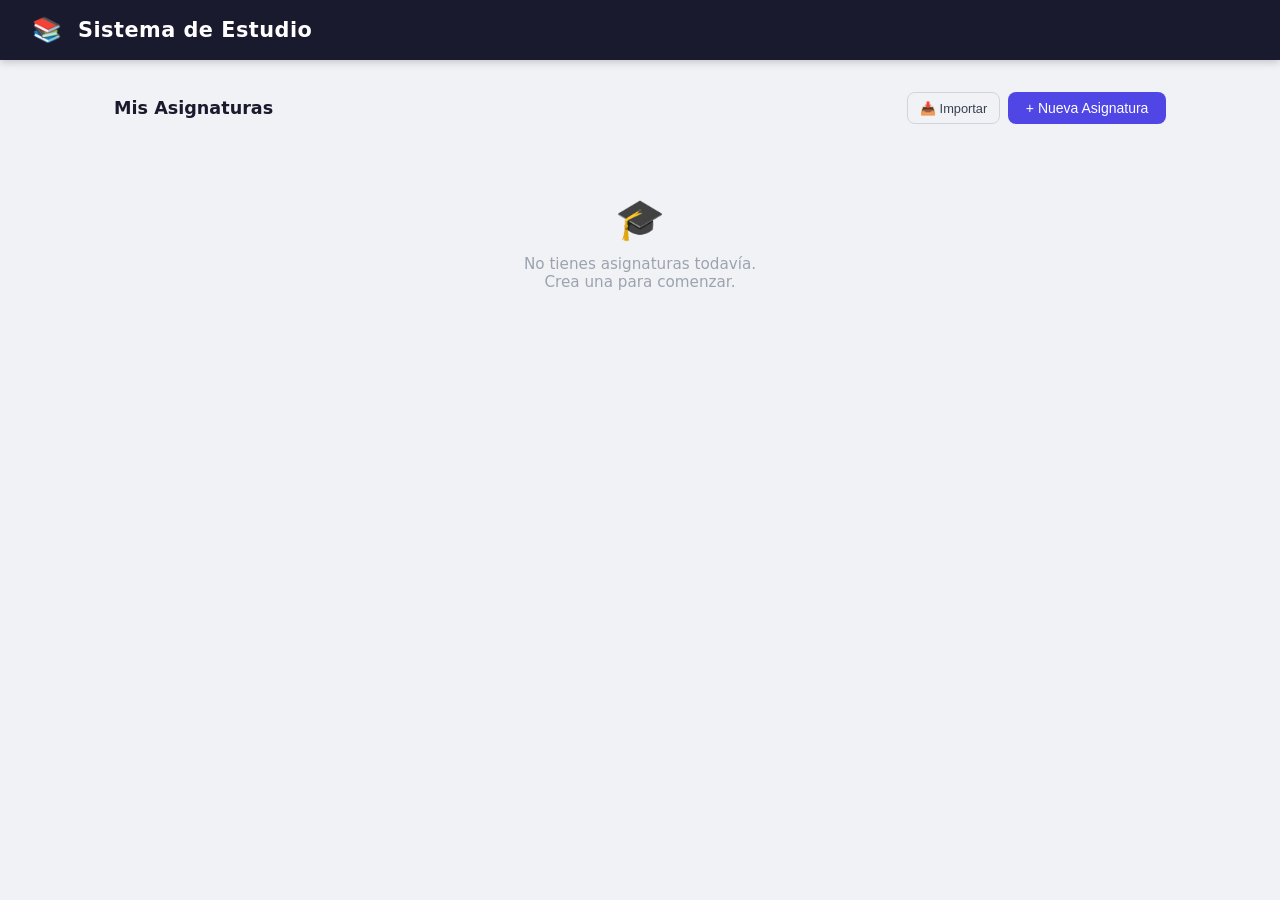
==== commit bb6c3a04: "Add files via upload" ====
--- a/index.html
+++ b/index.html
@@ -1,1053 +1,799 @@
 <!DOCTYPE html>
 <html lang="es">
 <head>
-  <meta charset="UTF-8">
-  <meta name="viewport" content="width=device-width, initial-scale=1.0, viewport-fit=cover">
-  <meta name="mobile-web-app-capable" content="yes">
-  <meta name="apple-mobile-web-app-capable" content="yes">
-  <meta name="apple-mobile-web-app-status-bar-style" content="black-translucent">
-  <title>Ministerios Adventistas</title>
-  <link rel="stylesheet" href="style.css">
-  <style>
-    /* ===== TAB SYSTEM ===== */
-    .tab-content { display: none; }
-    .tab-content.active { display: block; }
-
-    /* ===== DAILY CARD ===== */
-    .daily-hero {
-      background: linear-gradient(135deg, rgba(201,168,76,0.12) 0%, rgba(22,27,34,0) 60%);
-      border: 1px solid rgba(201,168,76,0.3);
-      border-radius: var(--radius);
-      padding: 20px 18px 16px;
-      margin-bottom: 16px;
-      position: relative;
-      overflow: hidden;
-    }
-    .daily-hero::before {
-      content: '✝';
-      position: absolute;
-      right: 16px; top: 12px;
-      font-size: 64px;
-      color: rgba(201,168,76,0.06);
-      font-family: 'Cinzel', serif;
-      line-height: 1;
-      pointer-events: none;
-    }
-    .daily-date {
-      font-size: 10px; font-weight: 700;
-      color: var(--gold); letter-spacing: .12em;
-      text-transform: uppercase;
-      margin-bottom: 6px;
-    }
-    .daily-verse-ref {
-      font-family: 'Cinzel', serif;
-      font-size: 16px; font-weight: 700;
-      color: var(--text);
-      margin-bottom: 8px;
-    }
-    .daily-verse-text {
-      font-size: 13px; color: var(--text-muted);
-      font-style: italic; line-height: 1.7;
-    }
-    .daily-verse-text strong { color: var(--gold-light); font-style: normal; }
-
-    /* Daily content cards */
-    .daily-section-card {
-      background: var(--surface);
-      border: 1px solid var(--border);
-      border-radius: var(--radius);
-      margin-bottom: 12px;
-      overflow: hidden;
-      cursor: pointer;
-      transition: var(--transition);
-    }
-    .daily-section-card:active { background: var(--surface2); transform: scale(0.99); }
-    .daily-section-header {
-      display: flex; align-items: center; gap: 12px;
-      padding: 14px 16px;
-    }
-    .daily-section-icon {
-      width: 42px; height: 42px;
-      border-radius: 10px;
-      display: flex; align-items: center; justify-content: center;
-      font-size: 22px; flex-shrink: 0;
-    }
-    .daily-section-icon.bible  { background: rgba(201,168,76,0.15); }
-    .daily-section-icon.ss     { background: rgba(82,183,136,0.15); }
-    .daily-section-icon.devo   { background: rgba(74,144,217,0.15); }
-    .daily-section-icon.hymn   { background: rgba(180,100,220,0.15); }
-    .daily-section-icon.news   { background: rgba(224,82,82,0.12); }
-    .daily-section-meta { flex: 1; min-width: 0; }
-    .daily-section-label {
-      font-size: 10px; font-weight: 700;
-      letter-spacing: .08em; text-transform: uppercase;
-      color: var(--text-dim); margin-bottom: 2px;
-    }
-    .daily-section-title {
-      font-size: 14px; font-weight: 700; color: var(--text);
-      white-space: nowrap; overflow: hidden; text-overflow: ellipsis;
-    }
-    .daily-section-sub {
-      font-size: 11px; color: var(--text-muted); margin-top: 2px;
-    }
-    .daily-section-arrow { color: var(--text-dim); font-size: 18px; flex-shrink: 0; }
-
-    /* Expandable body */
-    .daily-section-body {
-      display: none;
-      padding: 0 16px 16px;
-      font-size: 13px; color: var(--text-muted);
-      line-height: 1.75;
-      border-top: 1px solid var(--border);
-    }
-    .daily-section-card.open .daily-section-body { display: block; }
-    .daily-section-card.open .daily-section-header { padding-bottom: 12px; }
-    .daily-section-card.open .daily-section-arrow { transform: rotate(90deg); }
-
-    /* Loading state */
-    .content-loading {
-      display: flex; align-items: center; gap: 10px;
-      padding: 8px 0;
-      color: var(--text-dim); font-size: 12px;
-    }
-    .spinner {
-      width: 16px; height: 16px;
-      border: 2px solid var(--border);
-      border-top-color: var(--gold);
-      border-radius: 50%;
-      animation: spin 0.8s linear infinite;
-      flex-shrink: 0;
-    }
-    @keyframes spin { to { transform: rotate(360deg); } }
-
-    /* ===== FAVORITES (old home) ===== */
-    .user-greeting {
-      display: flex; align-items: center; gap: 12px;
-      background: var(--surface); border: 1px solid var(--border);
-      border-radius: var(--radius); padding: 12px 14px; margin-bottom: 16px;
-    }
-    .user-greeting-avatar {
-      width: 44px; height: 44px; border-radius: 50%;
-      display: flex; align-items: center; justify-content: center;
-      font-family: 'Cinzel', serif; font-size: 16px; font-weight: 700; flex-shrink: 0;
-    }
-    .user-greeting-avatar.director { background: var(--gold-dim); border: 2px solid var(--gold); color: var(--gold); }
-    .user-greeting-avatar.asistente { background: var(--blue-dim); border: 2px solid var(--blue); color: var(--blue); }
-    .user-greeting-info { flex: 1; min-width: 0; }
-    .user-greeting-name { font-weight: 700; font-size: 14px; color: var(--text); white-space: nowrap; overflow: hidden; text-overflow: ellipsis; }
-    .user-greeting-role { font-size: 11px; color: var(--text-muted); margin-top: 1px; }
-    .btn-cerrar-sesion {
-      background: none; border: 1px solid var(--border); border-radius: 6px;
-      color: var(--text-muted); font-size: 11px; padding: 4px 8px; cursor: pointer;
-      white-space: nowrap; font-family: 'Nunito', sans-serif;
-    }
-    .btn-cerrar-sesion:active { color: var(--red); border-color: var(--red); }
-    .role-section-label { display: flex; align-items: center; gap: 8px; margin-bottom: 10px; margin-top: 4px; }
-    .role-section-label .badge-pill { font-size: 10px; font-weight: 700; padding: 2px 8px; border-radius: 20px; letter-spacing: .04em; }
-    .badge-pill.director { background: var(--gold-dim); color: var(--gold); border: 1px solid var(--gold); }
-    .badge-pill.asistente { background: var(--blue-dim); color: var(--blue); border: 1px solid var(--blue); }
-    .ministry-tile.locked { opacity: 0.55; cursor: default; }
-    .ministry-tile .tile-role-tag { font-size: 9px; margin-top: 2px; font-weight: 700; letter-spacing: .04em; }
-    .ministry-tile .tile-role-tag.dir { color: var(--gold); }
-    .ministry-tile .tile-role-tag.asi { color: var(--blue); }
-    .login-banner {
-      background: var(--surface2); border: 1px solid var(--gold);
-      border-radius: var(--radius); padding: 14px 16px; margin-bottom: 16px;
-      display: flex; align-items: center; gap: 12px; cursor: pointer;
-    }
-    .login-banner-icon { font-size: 28px; flex-shrink: 0; }
-    .login-banner-text { flex: 1; }
-    .login-banner-title { font-weight: 700; color: var(--gold); font-size: 14px; }
-    .login-banner-sub { font-size: 12px; color: var(--text-muted); margin-top: 2px; }
-
-    /* ===== BOTTOM NAV 6-items ===== */
-    .bottom-nav a { font-size: 9px; padding: 8px 2px 7px; }
-    .bottom-nav a .nav-icon { font-size: 19px; }
-
-    /* ===== INICIO SUB-TABS (TikTok style) ===== */
-    .inicio-subtabs {
-      display: flex;
-      justify-content: center;
-      align-items: center;
-      gap: 28px;
-      padding: 6px 0 14px;
-      position: sticky;
-      top: 0;
-      z-index: 10;
-      background: var(--bg);
-      margin: 0 -16px;
-      padding-left: 16px;
-      padding-right: 16px;
-    }
-    .inicio-subtab-btn {
-      background: none;
-      border: none;
-      font-family: 'Nunito', sans-serif;
-      font-size: 15px;
-      font-weight: 700;
-      color: var(--text-dim);
-      cursor: pointer;
-      padding: 4px 0;
-      position: relative;
-      transition: color 0.2s;
-      letter-spacing: 0.01em;
-    }
-    .inicio-subtab-btn.active {
-      color: var(--text);
-    }
-    .inicio-subtab-btn::after {
-      content: '';
-      position: absolute;
-      bottom: -4px;
-      left: 50%;
-      transform: translateX(-50%) scaleX(0);
-      width: 24px;
-      height: 2.5px;
-      background: var(--gold);
-      border-radius: 2px;
-      transition: transform 0.25s cubic-bezier(0.34, 1.56, 0.64, 1);
-    }
-    .inicio-subtab-btn.active::after {
-      transform: translateX(-50%) scaleX(1);
-    }
-    .inicio-subpanel { display: none; }
-    .inicio-subpanel.active { display: block; }
-
-    /* ===== IGLESIA TAB ===== */
-    .iglesia-empty {
-      text-align: center;
-      padding: 40px 20px;
-      color: var(--text-dim);
-    }
-    .iglesia-empty-icon { font-size: 48px; margin-bottom: 12px; }
-    .iglesia-empty-title { font-size: 15px; font-weight: 700; color: var(--text-muted); margin-bottom: 6px; }
-    .iglesia-empty-sub { font-size: 12px; line-height: 1.6; }
-
-    .flyer-card {
-      background: var(--surface);
-      border: 1px solid var(--border);
-      border-radius: var(--radius);
-      margin-bottom: 14px;
-      overflow: hidden;
-      cursor: pointer;
-      transition: var(--transition);
-    }
-    .flyer-card:active { transform: scale(0.99); background: var(--surface2); }
-    .flyer-img-wrap {
-      width: 100%;
-      aspect-ratio: 16/9;
-      background: linear-gradient(135deg, var(--surface2) 0%, var(--surface) 100%);
-      display: flex; align-items: center; justify-content: center;
-      font-size: 56px;
-      position: relative;
-      overflow: hidden;
-    }
-    .flyer-img-wrap img {
-      width: 100%; height: 100%; object-fit: cover;
-      position: absolute; top: 0; left: 0;
-    }
-    .flyer-ministry-badge {
-      position: absolute;
-      top: 10px; left: 10px;
-      background: rgba(0,0,0,0.65);
-      color: #fff;
-      font-size: 10px; font-weight: 700;
-      padding: 3px 8px; border-radius: 20px;
-      letter-spacing: .04em;
-      backdrop-filter: blur(4px);
-    }
-    .flyer-body {
-      padding: 12px 14px 14px;
-    }
-    .flyer-meta {
-      display: flex; align-items: center; gap: 8px;
-      margin-bottom: 6px;
-    }
-    .flyer-ministry-icon {
-      width: 28px; height: 28px; border-radius: 8px;
-      background: rgba(201,168,76,0.15);
-      display: flex; align-items: center; justify-content: center;
-      font-size: 16px; flex-shrink: 0;
-    }
-    .flyer-ministry-name {
-      font-size: 11px; font-weight: 700; color: var(--gold);
-      text-transform: uppercase; letter-spacing: .06em;
-    }
-    .flyer-date {
-      margin-left: auto;
-      font-size: 10px; color: var(--text-dim);
-    }
-    .flyer-title {
-      font-size: 15px; font-weight: 800; color: var(--text);
-      margin-bottom: 4px; line-height: 1.3;
-    }
-    .flyer-desc {
-      font-size: 12px; color: var(--text-muted); line-height: 1.6;
-    }
-    .flyer-tag {
-      display: inline-block;
-      margin-top: 8px;
-      background: var(--gold-dim);
-      color: var(--gold);
-      font-size: 10px; font-weight: 700;
-      padding: 2px 8px; border-radius: 20px;
-      border: 1px solid rgba(201,168,76,0.3);
-    }
-    .iglesia-section-header {
-      display: flex; align-items: center; justify-content: space-between;
-      margin-bottom: 12px; margin-top: 4px;
-    }
-    .iglesia-section-title {
-      font-size: 11px; font-weight: 700;
-      color: var(--text-dim); letter-spacing: .1em; text-transform: uppercase;
-    }
-  </style>
+<meta charset="UTF-8">
+<meta name="viewport" content="width=device-width, initial-scale=1.0, user-scalable=no, viewport-fit=cover">
+<title>Sistema de Estudio</title>
+<style>
+  * { box-sizing: border-box; margin: 0; padding: 0; }
+  body { font-family: 'Segoe UI', system-ui, sans-serif; background: #f0f2f5; min-height: 100vh; color: #1a1a2e; }
+
+  header { background: #1a1a2e; color: #fff; padding: 1rem 2rem; display: flex; align-items: center; gap: 1rem; box-shadow: 0 2px 8px rgba(0,0,0,0.2); }
+  header h1 { font-size: 1.3rem; font-weight: 600; letter-spacing: 0.5px; flex: 1; }
+  header span.logo { font-size: 1.5rem; }
+
+  .container { max-width: 1100px; margin: 0 auto; padding: 2rem 1.5rem; }
+
+  .top-bar { display: flex; justify-content: space-between; align-items: center; margin-bottom: 1.5rem; gap: 0.75rem; flex-wrap: wrap; }
+  .top-bar h2 { font-size: 1.1rem; font-weight: 600; color: #1a1a2e; }
+  .top-bar-actions { display: flex; gap: 0.5rem; flex-wrap: wrap; }
+
+  .btn { display: inline-flex; align-items: center; gap: 0.4rem; padding: 0.5rem 1.1rem; border-radius: 8px; border: none; cursor: pointer; font-size: 0.875rem; font-weight: 500; transition: all 0.15s; }
+  .btn-primary { background: #4f46e5; color: #fff; }
+  .btn-primary:hover { background: #4338ca; }
+  .btn-ghost { background: transparent; border: 1.5px solid #d1d5db; color: #374151; }
+  .btn-ghost:hover { background: #f3f4f6; }
+  .btn-success { background: #059669; color: #fff; }
+  .btn-success:hover { background: #047857; }
+  .btn-sm { padding: 0.35rem 0.75rem; font-size: 0.8rem; }
+
+  .subjects-grid { display: grid; grid-template-columns: repeat(auto-fill, minmax(280px, 1fr)); gap: 1.25rem; }
+
+  .subject-card { background: #fff; border-radius: 14px; box-shadow: 0 1px 4px rgba(0,0,0,0.07); overflow: hidden; cursor: pointer; transition: box-shadow 0.15s, transform 0.15s; }
+  .subject-card:hover { box-shadow: 0 4px 18px rgba(0,0,0,0.12); transform: translateY(-2px); }
+  .subject-body { padding: 1.35rem 1.25rem; display: flex; align-items: center; gap: 1rem; }
+  .subject-icon { width: 48px; height: 48px; border-radius: 12px; display: flex; align-items: center; justify-content: center; font-size: 1.35rem; flex-shrink: 0; }
+  .subject-name { font-weight: 600; font-size: 1.05rem; }
+  .subject-meta { font-size: 0.78rem; color: #6b7280; margin-top: 3px; }
+  .subject-arrow { margin-left: auto; color: #9ca3af; font-size: 1.1rem; }
+  .subject-card-footer { padding: 0.6rem 1.25rem; border-top: 1px solid #f3f4f6; display: flex; justify-content: flex-end; gap: 0.4rem; }
+
+  .empty-state { text-align: center; padding: 3rem 1rem; color: #9ca3af; }
+  .empty-state .icon { font-size: 2.5rem; margin-bottom: 0.75rem; }
+  .empty-state p { font-size: 0.95rem; }
+
+  /* Modal */
+  .modal-overlay { display: none; position: fixed; inset: 0; background: rgba(0,0,0,0.45); z-index: 100; align-items: center; justify-content: center; padding: 1rem; }
+  .modal-overlay.open { display: flex; }
+  .modal { background: #fff; border-radius: 14px; padding: 1.75rem; width: 100%; max-width: 420px; box-shadow: 0 8px 32px rgba(0,0,0,0.15); }
+  .modal h3 { font-size: 1.05rem; font-weight: 600; margin-bottom: 1.25rem; }
+  .modal label { display: block; font-size: 0.85rem; color: #374151; margin-bottom: 0.35rem; font-weight: 500; }
+  .modal input { width: 100%; padding: 0.55rem 0.75rem; border: 1.5px solid #d1d5db; border-radius: 8px; font-size: 0.9rem; outline: none; transition: border 0.15s; }
+  .modal input:focus { border-color: #4f46e5; }
+  .modal .form-group { margin-bottom: 1rem; }
+  .modal .emojis { display: flex; flex-wrap: wrap; gap: 0.5rem; margin-top: 0.35rem; }
+  .modal .emojis span { cursor: pointer; font-size: 1.3rem; padding: 0.2rem 0.3rem; border-radius: 6px; border: 2px solid transparent; transition: border 0.1s; }
+  .modal .emojis span.selected { border-color: #4f46e5; background: #e0e7ff; }
+  .modal-footer { display: flex; justify-content: flex-end; gap: 0.6rem; margin-top: 1.25rem; }
+  .colors-row { display: flex; gap: 0.5rem; flex-wrap: wrap; margin-top: 0.35rem; }
+  .color-dot { width: 26px; height: 26px; border-radius: 50%; cursor: pointer; border: 3px solid transparent; transition: border 0.1s; }
+  .color-dot.selected { border-color: #1a1a2e; }
+
+  /* Import modal */
+  .import-drop { border: 2px dashed #d1d5db; border-radius: 10px; padding: 1.75rem 1rem; text-align: center; transition: all 0.2s; cursor: pointer; }
+  .import-drop:hover, .import-drop.dragover { border-color: #4f46e5; background: #f5f3ff; }
+  .import-drop .dz-icon { font-size: 2rem; margin-bottom: 0.5rem; }
+  .import-drop .dz-text { font-size: 0.9rem; color: #374151; font-weight: 500; }
+  .import-drop .dz-sub { font-size: 0.78rem; color: #9ca3af; margin-top: 0.3rem; }
+  .import-status { margin-top: 0.75rem; font-size: 0.82rem; min-height: 1.2rem; }
+
+  .toast { position: fixed; bottom: 1.5rem; right: 1.5rem; background: #1a1a2e; color: #fff; padding: 0.75rem 1.25rem; border-radius: 10px; font-size: 0.875rem; opacity: 0; transform: translateY(10px); transition: all 0.25s; pointer-events: none; z-index: 200; max-width: 300px; }
+  .toast.show { opacity: 1; transform: translateY(0); }
+
+  /* ── Sistema de clave (función de pago) ── */
+  .unlock-bar { background:#fff; border:1.5px solid #e5e7eb; border-radius:12px; padding:1rem 1.25rem; }
+  .unlock-bar.unlocked { background:#f0fdf4; border-color:#86efac; }
+  .unlock-bar-title { font-size:0.8rem; font-weight:600; color:#374151; margin-bottom:0.6rem; display:flex; align-items:center; gap:0.4rem; }
+  .unlock-bar.unlocked .unlock-bar-title { color:#166534; }
+  .unlock-row { display:flex; gap:0.5rem; align-items:center; }
+  .unlock-input { flex:1; padding:0.45rem 0.65rem; border:1.5px solid #d1d5db; border-radius:8px; font-size:0.82rem; font-family:'Courier New',monospace; outline:none; transition:border 0.15s; letter-spacing:0.08em; text-transform:uppercase; }
+  .unlock-input:focus { border-color:#4f46e5; }
+  .unlock-input.ok  { border-color:#22c55e; background:#f0fdf4; }
+  .unlock-input.err { border-color:#ef4444; background:#fef2f2; }
+  .unlock-btn { padding:0.45rem 0.9rem; border-radius:8px; border:none; background:#4f46e5; color:#fff; font-size:0.8rem; font-weight:600; cursor:pointer; white-space:nowrap; }
+  .unlock-btn:hover { background:#4338ca; }
+  .unlock-fb { font-size:0.72rem; margin-top:0.3rem; min-height:1rem; }
+  .unlock-fb.ok  { color:#166534; }
+  .unlock-fb.err { color:#dc2626; }
+  .time-hint { font-size:0.72rem; color:#6b7280; margin-bottom:0.5rem; line-height:1.4; }
+  .time-hint span { font-weight:600; color:#4f46e5; }
+  .devcode-row { display:flex; gap:0.5rem; align-items:center; margin-bottom:0.6rem; }
+  .devcode-box { flex:1; background:#f1f5f9; border:1.5px solid #cbd5e1; border-radius:8px; padding:0.4rem 0.65rem; font-family:'Courier New',monospace; font-size:0.63rem; color:#1e293b; word-break:break-all; line-height:1.5; }
+  .copy-devcode-btn { font-size:0.72rem; padding:0.25rem 0.6rem; border-radius:6px; border:1px solid #cbd5e1; background:#fff; color:#475569; cursor:pointer; white-space:nowrap; }
+  .copy-devcode-btn:hover { background:#f1f5f9; }
+</style>
+  <script src="_nav.js"></script>
+  <script src="cordova.js" onerror="void 0"></script>
+  <script src="_share.js" onerror="void 0"></script>
 </head>
 <body>
 
-<!-- HEADER -->
-<header class="app-header">
-  <h1 id="churchName">✝ Ministerios</h1>
-  <div class="header-actions">
-    <button class="back-btn" onclick="navigate('setup.html')" title="Configuración">⚙️</button>
+<header>
+  <span class="logo">📚</span>
+  <h1>Sistema de Estudio</h1>
+</header>
+
+<div class="container">
+  <div class="top-bar">
+    <h2>Mis Asignaturas</h2>
+    <div class="top-bar-actions">
+      <button class="btn btn-ghost btn-sm" onclick="openImport()">📥 Importar</button>
+      <button class="btn btn-primary" onclick="openNewSubject()">+ Nueva Asignatura</button>
+    </div>
   </div>
-</header>
-
-<!-- TOAST -->
-<div id="toast" class="toast"></div>
-
-<!-- PAGE -->
-<main class="page" id="mainPage">
-
-  <!-- SPLASH (first launch) -->
-  <div id="splashSetup" class="splash" style="display:none; min-height: calc(100vh - 56px);">
-    <div class="logo-cross">✝</div>
-    <h1>Ministerios</h1>
-    <p>Gestiona los ministerios de tu iglesia adventista de forma sencilla.</p>
-    <button class="btn btn-primary" onclick="navigate('setup.html')">✨ Comenzar configuración</button>
+
+  <div class="subjects-grid" id="subjectsGrid"></div>
+  <div class="empty-state" id="emptyState" style="display:none;">
+    <div class="icon">🎓</div>
+    <p>No tienes asignaturas todavía.<br>Crea una para comenzar.</p>
   </div>
-
-  <!-- TABS CONTAINER -->
-  <div id="tabsContainer" style="display:none;">
-
-    <!-- ============================
-         TAB: INICIO (devocional diario)
-         ============================ -->
-    <div id="tab-inicio" class="tab-content active">
-
-      <!-- SUB-TABS TIKTOK STYLE -->
-      <div class="inicio-subtabs">
-        <button class="inicio-subtab-btn active" id="subtab-btn-paraHoy" onclick="switchSubTab('paraHoy')">Para Hoy</button>
-        <button class="inicio-subtab-btn" id="subtab-btn-iglesia" onclick="switchSubTab('iglesia')">Iglesia</button>
-      </div>
-
-      <!-- ═══ PANEL: PARA HOY ═══ -->
-      <div id="subpanel-paraHoy" class="inicio-subpanel active">
-
-      <!-- Hero: versículo del día -->
-      <div class="daily-hero">
-        <div class="daily-date" id="dailyDate">Cargando...</div>
-        <div class="daily-verse-ref" id="dailyVerseRef">📖</div>
-        <div class="daily-verse-text" id="dailyVerseText">
-          <div class="content-loading"><div class="spinner"></div> Obteniendo versículo del día…</div>
+</div>
+
+<!-- Modal Nueva/Editar Asignatura -->
+<div class="modal-overlay" id="modalSubject">
+  <div class="modal">
+    <h3 id="modalSubjectTitle">Nueva Asignatura</h3>
+    <div class="form-group">
+      <label>Nombre</label>
+      <input type="text" id="inputSubjectName" placeholder="Ej: Cálculo Diferencial">
+    </div>
+    <div class="form-group">
+      <label>Ícono</label>
+      <div class="emojis" id="emojiPicker"></div>
+    </div>
+    <div class="form-group">
+      <label>Color</label>
+      <div class="colors-row" id="colorPicker"></div>
+    </div>
+    <div class="modal-footer">
+      <button class="btn btn-ghost" onclick="closeModal('modalSubject')">Cancelar</button>
+      <button class="btn btn-primary" onclick="saveSubject()">Guardar</button>
+    </div>
+  </div>
+</div>
+
+<!-- Modal Importar -->
+<div class="modal-overlay" id="modalImport">
+  <div class="modal">
+    <h3>📥 Importar datos</h3>
+    <div class="import-drop" id="importDrop" onclick="document.getElementById('importFileInput').click()"
+         ondragover="event.preventDefault();this.classList.add('dragover')"
+         ondragleave="this.classList.remove('dragover')"
+         ondrop="onImportDrop(event)">
+      <div class="dz-icon">📂</div>
+      <div class="dz-text">Selecciona o arrastra un archivo .json</div>
+      <div class="dz-sub">Exportado desde el Sistema de Estudio</div>
+      <input type="file" id="importFileInput" accept=".json" style="display:none" onchange="onImportFile(this)">
+    </div>
+    <div class="import-status" id="importStatus"></div>
+    <div class="modal-footer">
+      <button class="btn btn-ghost" onclick="closeModal('modalImport')">Cancelar</button>
+      <button class="btn btn-success" id="btnDoImport" onclick="doImport()" style="display:none">✅ Importar</button>
+    </div>
+  </div>
+</div>
+
+<!-- Modal: elegir asignatura destino para una CLASE importada -->
+<div class="modal-overlay" id="modalClassTarget">
+  <div class="modal">
+    <h3>📦 ¿A qué asignatura agregar esta clase?</h3>
+    <div id="classTargetIncomingInfo" style="font-size:0.85rem; color:#374151; margin-bottom:0.75rem;"></div>
+    <div id="classTargetList" style="display:flex; flex-direction:column; gap:0.5rem; max-height:300px; overflow:auto;"></div>
+    <div class="modal-footer">
+      <button class="btn btn-ghost" onclick="closeModal('modalClassTarget')">Cancelar</button>
+    </div>
+  </div>
+</div>
+
+<!-- Modal de clave — función de pago para Exportar -->
+<div class="modal-overlay" id="modalUnlockExport">
+  <div class="modal" style="max-width:420px;">
+    <h3>🔒 Función de pago</h3>
+    <p id="unlockReasonText" style="font-size:0.82rem; color:#6b7280; margin:-0.75rem 0 1rem;">Exportar asignaturas o clases requiere una clave de activación.</p>
+    <div class="unlock-bar" id="unlockBar">
+      <div class="unlock-bar-title" id="unlockBarTitle">🔒 Función de pago</div>
+      <div id="modeApp" style="display:none;">
+        <div class="time-hint">Copia tu código y envíalo al administrador para recibir tu clave.</div>
+        <div class="devcode-row">
+          <div class="devcode-box" id="devCodeDisplay">Calculando…</div>
+          <button class="copy-devcode-btn" onclick="copyDevCode()">📋 Copiar</button>
         </div>
       </div>
-
-      <!-- Capítulo de la Biblia -->
-      <div class="daily-section-card" id="card-bible" onclick="toggleDailyCard('card-bible')">
-        <div class="daily-section-header">
-          <div class="daily-section-icon bible">📖</div>
-          <div class="daily-section-meta">
-            <div class="daily-section-label">Capítulo del día</div>
-            <div class="daily-section-title" id="bible-title">Cargando...</div>
-            <div class="daily-section-sub" id="bible-sub">Biblia Reina Valera</div>
-          </div>
-          <div class="daily-section-arrow">›</div>
+      <div id="modeBrowser" style="display:none;">
+        <div class="time-hint" id="timeHint">El administrador te indicará el momento exacto.<br>Tendrás <span>5 minutos</span> para ingresar la clave.</div>
+      </div>
+      <div id="unlockInputArea">
+        <div class="unlock-row">
+          <input class="unlock-input" id="unlockKeyInput" placeholder="XXXX-XXXX" oninput="onUnlockInput()">
+          <button class="unlock-btn" onclick="tryUnlock()">🔓 Activar</button>
         </div>
-        <div class="daily-section-body" id="bible-body">
-          <div class="content-loading"><div class="spinner"></div> Cargando capítulo…</div>
+        <div class="unlock-fb" id="unlockFb"></div>
+      </div>
+      <div id="unlockActive" style="display:none; align-items:center; gap:0.4rem; font-size:0.82rem; color:#166534;">
+        ✅ Funciones activas <span id="unlockActiveDetail"></span>
+      </div>
+    </div>
+    <div class="modal-footer">
+      <button class="btn btn-ghost" onclick="closeModal('modalUnlockExport')">Cancelar</button>
+    </div>
+  </div>
+</div>
+
+<div class="toast" id="toast"></div>
+
+<script>
+const EMOJIS = ['📘','📗','📙','📕','🔬','🧮','🎨','🖥️','📐','⚗️','🧬','🌍','📊','🎭','🏛️','🔭','⚖️','🎵','🏋️','💡'];
+const COLORS = ['#4f46e5','#0891b2','#059669','#d97706','#dc2626','#7c3aed','#db2777','#1a1a2e','#374151','#0f766e'];
+
+let subjects = JSON.parse(localStorage.getItem('study_subjects') || '[]');
+let editingSubjectId = null;
+let selectedEmoji = EMOJIS[0];
+let selectedColor = COLORS[0];
+let importPayload = null;
+
+// ── Límites de la versión gratuita (creación + importación cuentan igual) ──
+const MAX_SUBJECTS = 3;
+const MAX_CLASSES_PER_SUBJECT = 3;
+const MAX_ITEMS_PER_TYPE = 2; // contenido / glosario / cuestionario, por clase
+
+function itemCountsExceedLimit(data) {
+  if (!data) return false;
+  return ['contenido','glosario','cuestionario'].some(type => {
+    const idx = data[`${type}s_index`];
+    return idx && idx.length > MAX_ITEMS_PER_TYPE;
+  });
+}
+
+function save() { localStorage.setItem('study_subjects', JSON.stringify(subjects)); }
+
+function render() {
+  const grid = document.getElementById('subjectsGrid');
+  const empty = document.getElementById('emptyState');
+  grid.innerHTML = '';
+  if (!subjects.length) { empty.style.display = 'block'; return; }
+  empty.style.display = 'none';
+  subjects.forEach(s => {
+    const classCount = (s.classes || []).length;
+    const card = document.createElement('div');
+    card.className = 'subject-card';
+    card.innerHTML = `
+      <div class="subject-body" onclick="openSubject('${s.id}')">
+        <div class="subject-icon" style="background:${s.color}22;">${s.icon}</div>
+        <div>
+          <div class="subject-name">${escH(s.name)}</div>
+          <div class="subject-meta">${classCount} clase${classCount !== 1 ? 's' : ''}</div>
         </div>
+        <span class="subject-arrow">›</span>
       </div>
-
-      <!-- Lección Escuela Sabática -->
-      <div class="daily-section-card" id="card-ss" onclick="toggleDailyCard('card-ss')">
-        <div class="daily-section-header">
-          <div class="daily-section-icon ss">📚</div>
-          <div class="daily-section-meta">
-            <div class="daily-section-label">Escuela Sabática</div>
-            <div class="daily-section-title" id="ss-title">Lección de hoy</div>
-            <div class="daily-section-sub" id="ss-sub">Cargando trimestre...</div>
-          </div>
-          <div class="daily-section-arrow">›</div>
-        </div>
-        <div class="daily-section-body" id="ss-body">
-          <div class="content-loading"><div class="spinner"></div> Cargando lección…</div>
-        </div>
+      <div class="subject-card-footer">
+        <button class="btn btn-ghost btn-sm" onclick="event.stopPropagation(); exportSubject('${s.id}')">📤 Exportar</button>
+        <button class="btn btn-ghost btn-sm" onclick="event.stopPropagation(); openEditSubject('${s.id}')">✏️</button>
+        <button class="btn btn-ghost btn-sm" onclick="event.stopPropagation(); deleteSubject('${s.id}')">🗑️</button>
       </div>
-
-      <!-- Devocional -->
-      <div class="daily-section-card" id="card-devo" onclick="toggleDailyCard('card-devo')">
-        <div class="daily-section-header">
-          <div class="daily-section-icon devo">🙏</div>
-          <div class="daily-section-meta">
-            <div class="daily-section-label">Devocional</div>
-            <div class="daily-section-title" id="devo-title">Meditación del día</div>
-            <div class="daily-section-sub">El Conflicto de los Siglos · E.G. White</div>
-          </div>
-          <div class="daily-section-arrow">›</div>
-        </div>
-        <div class="daily-section-body" id="devo-body">
-          <div class="content-loading"><div class="spinner"></div> Cargando devocional…</div>
-        </div>
-      </div>
-
-      <!-- Himno del día -->
-      <div class="daily-section-card" id="card-hymn" onclick="toggleDailyCard('card-hymn')">
-        <div class="daily-section-header">
-          <div class="daily-section-icon hymn">🎵</div>
-          <div class="daily-section-meta">
-            <div class="daily-section-label">Himno del día</div>
-            <div class="daily-section-title" id="hymn-title">Cargando...</div>
-            <div class="daily-section-sub">Himnario Adventista</div>
-          </div>
-          <div class="daily-section-arrow">›</div>
-        </div>
-        <div class="daily-section-body" id="hymn-body">
-          <div class="content-loading"><div class="spinner"></div> Cargando himno…</div>
-        </div>
-      </div>
-
-      <!-- Noticias adventistas -->
-      <div class="daily-section-card" id="card-news" onclick="toggleDailyCard('card-news')">
-        <div class="daily-section-header">
-          <div class="daily-section-icon news">📰</div>
-          <div class="daily-section-meta">
-            <div class="daily-section-label">Noticias Adventistas</div>
-            <div class="daily-section-title" id="news-title">Noticias de hoy</div>
-            <div class="daily-section-sub">adventist.news · ANN</div>
-          </div>
-          <div class="daily-section-arrow">›</div>
-        </div>
-        <div class="daily-section-body" id="news-body">
-          <div class="content-loading"><div class="spinner"></div> Cargando noticias…</div>
-        </div>
-      </div>
-
-      </div><!-- /subpanel-paraHoy -->
-
-      <!-- ═══ PANEL: IGLESIA ═══ -->
-      <div id="subpanel-iglesia" class="inicio-subpanel">
-        <div id="iglesiaFeed"></div>
-      </div><!-- /subpanel-iglesia -->
-
-    </div><!-- /tab-inicio -->
-
-    <!-- ============================
-         TAB: FAVORITOS (contenido personalizado / antiguo inicio)
-         ============================ -->
-    <div id="tab-favoritos" class="tab-content">
-
-      <!-- User greeting / login prompt -->
-      <div id="userGreeting"></div>
-
-      <!-- Stats -->
-      <div class="stat-row" id="statsRow"></div>
-
-      <!-- Mis Ministerios -->
-      <div id="ministriesSection"></div>
-
-      <!-- Accesos rápidos -->
-      <div class="section-title">Acceso Rápido</div>
-      <div class="card clickable" onclick="navigate('members.html')">
-        <div style="display:flex; align-items:center; gap:14px;">
-          <div style="font-size:32px;">👥</div>
-          <div>
-            <div style="font-weight:700; color:var(--text);">Lista de Miembros</div>
-            <div style="font-size:12px; color:var(--text-muted);" id="memberCountLabel">Ver y gestionar miembros</div>
-          </div>
-          <div style="margin-left:auto; color:var(--text-dim);">›</div>
-        </div>
-      </div>
-
-      <div class="card clickable" onclick="syncFromServer()">
-        <div style="display:flex; align-items:center; gap:14px;">
-          <div style="font-size:32px;" id="syncIcon">🔄</div>
-          <div>
-            <div style="font-weight:700; color:var(--text);">Sincronizar Servidor</div>
-            <div style="font-size:12px; color:var(--text-muted);" id="syncLabel">Actualizar lista desde servidor</div>
-          </div>
-          <div style="margin-left:auto; color:var(--text-dim);">›</div>
-        </div>
-      </div>
-
-      <!-- Reuniones próximas -->
-      <div class="section-title">Reuniones Próximas</div>
-      <div id="upcomingMeetings"></div>
-
-    </div><!-- /tab-favoritos -->
-
-  </div><!-- /tabsContainer -->
-
-</main>
-
-<!-- BOTTOM NAV — 6 items -->
-<nav class="bottom-nav" id="bottomNav">
-  <a href="#" id="nav-inicio" class="active" onclick="switchTab('inicio', this)">
-    <span class="nav-icon">🏠</span>
-    <span>Inicio</span>
-  </a>
-  <a href="#" id="nav-favoritos" onclick="switchTab('favoritos', this)">
-    <span class="nav-icon">⭐</span>
-    <span>Favoritos</span>
-  </a>
-  <a href="members.html" id="nav-members">
-    <span class="nav-icon">👥</span>
-    <span>Miembros</span>
-  </a>
-  <a href="ministry.html" id="nav-ministry" onclick="event.preventDefault(); openActiveMinistry();">
-    <span class="nav-icon">📋</span>
-    <span>Ministerio</span>
-  </a>
-  <a href="setup.html" id="nav-ajustes">
-    <span class="nav-icon">⚙️</span>
-    <span>Ajustes</span>
-  </a>
-</nav>
-
-<script src="app.js"></script>
-<script>
-// ===== SPIN KEYFRAME =====
-const _ks = document.createElement('style');
-_ks.textContent = '@keyframes spin { to { transform: rotate(360deg); } }';
-document.head.appendChild(_ks);
-
-// ===== TAB SWITCHING =====
-let currentTab = 'inicio';
-
-function switchTab(tabId, linkEl) {
-  // Hide all tabs
-  document.querySelectorAll('.tab-content').forEach(t => t.classList.remove('active'));
-  // Remove active from all nav links
-  document.querySelectorAll('.bottom-nav a').forEach(a => a.classList.remove('active'));
-
-  const tabEl = document.getElementById('tab-' + tabId);
-  if (tabEl) {
-    tabEl.classList.add('active');
-    currentTab = tabId;
-  }
-  if (linkEl) linkEl.classList.add('active');
-}
-
-// ===== INICIO SUB-TAB SWITCHING =====
-let currentSubTab = 'paraHoy';
-
-function switchSubTab(id) {
-  document.querySelectorAll('.inicio-subpanel').forEach(p => p.classList.remove('active'));
-  document.querySelectorAll('.inicio-subtab-btn').forEach(b => b.classList.remove('active'));
-  const panel = document.getElementById('subpanel-' + id);
-  const btn = document.getElementById('subtab-btn-' + id);
-  if (panel) panel.classList.add('active');
-  if (btn) btn.classList.add('active');
-  currentSubTab = id;
-  if (id === 'iglesia') renderIglesiaFeed();
-}
-
-// ===== IGLESIA FEED =====
-function getIglesiaNovedades() {
-  return DB.get('iglesia_novedades', []);
-}
-
-function renderIglesiaFeed() {
-  const container = document.getElementById('iglesiaFeed');
-  const items = getIglesiaNovedades();
-  const ministries = DB.get('ministries', []);
-
-  if (items.length === 0) {
-    container.innerHTML = `
-      <div class="iglesia-empty">
-        <div class="iglesia-empty-icon">🏛️</div>
-        <div class="iglesia-empty-title">Nada por aquí aún</div>
-        <div class="iglesia-empty-sub">Los ministerios podrán publicar novedades,<br>anuncios y flyers aquí.</div>
-      </div>
-      <div style="padding: 0 4px;">
-        <div class="iglesia-section-header">
-          <div class="iglesia-section-title">Ministerios activos</div>
-        </div>
-        ${renderMinistryChips(ministries)}
-      </div>`;
+    `;
+    grid.appendChild(card);
+  });
+}
+
+function openSubject(id) {
+  navTo(`clases.html?s=${id}`);
+}
+
+// ── Emoji / color pickers ─────────────────────────────────────────
+function buildEmojiPicker() {
+  document.getElementById('emojiPicker').innerHTML = EMOJIS.map(e =>
+    `<span onclick="selectEmoji(this,'${e}')" class="${e===selectedEmoji?'selected':''}">${e}</span>`
+  ).join('');
+}
+function buildColorPicker() {
+  document.getElementById('colorPicker').innerHTML = COLORS.map(c =>
+    `<div class="color-dot${c===selectedColor?' selected':''}" style="background:${c};" onclick="selectColor(this,'${c}')"></div>`
+  ).join('');
+}
+function selectEmoji(el, e) {
+  selectedEmoji = e;
+  document.querySelectorAll('#emojiPicker span').forEach(s => s.classList.remove('selected'));
+  el.classList.add('selected');
+}
+function selectColor(el, c) {
+  selectedColor = c;
+  document.querySelectorAll('.color-dot').forEach(d => d.classList.remove('selected'));
+  el.classList.add('selected');
+}
+
+// ── Subject CRUD ──────────────────────────────────────────────────
+function openNewSubject() {
+  editingSubjectId = null;
+  selectedEmoji = EMOJIS[0]; selectedColor = COLORS[0];
+  document.getElementById('inputSubjectName').value = '';
+  document.getElementById('modalSubjectTitle').textContent = 'Nueva Asignatura';
+  buildEmojiPicker(); buildColorPicker();
+  openModal('modalSubject');
+}
+function openEditSubject(id) {
+  const s = subjects.find(x => x.id === id);
+  if (!s) return;
+  editingSubjectId = id;
+  selectedEmoji = s.icon; selectedColor = s.color;
+  document.getElementById('inputSubjectName').value = s.name;
+  document.getElementById('modalSubjectTitle').textContent = 'Editar Asignatura';
+  buildEmojiPicker(); buildColorPicker();
+  openModal('modalSubject');
+}
+function saveSubject() {
+  const name = document.getElementById('inputSubjectName').value.trim();
+  if (!name) return alert('Escribe un nombre para la asignatura.');
+  if (editingSubjectId) {
+    const s = subjects.find(x => x.id === editingSubjectId);
+    s.name = name; s.icon = selectedEmoji; s.color = selectedColor;
+    save(); render(); closeModal('modalSubject');
     return;
   }
-
-  const sorted = [...items].sort((a, b) => (b.fecha || '').localeCompare(a.fecha || ''));
-  container.innerHTML = `
-    <div style="padding: 0 0 4px;">
-      <div class="iglesia-section-header">
-        <div class="iglesia-section-title">Novedades · ${items.length}</div>
-      </div>
-      ${sorted.map(item => renderFlyerCard(item, ministries)).join('')}
-    </div>`;
-}
-
-function renderMinistryChips(ministries) {
-  const defaults = [
-    { id: 'joven', name: 'Jóvenes', icon: '🔥' },
-    { id: 'musica', name: 'Música', icon: '🎵' },
-    { id: 'damas', name: 'Damas', icon: '👑' },
-    { id: 'misionero', name: 'Misionero', icon: '🌍' },
-    { id: 'ninos', name: 'Niños', icon: '🌈' },
+  const create = () => {
+    subjects.push({ id: Date.now().toString(), name, icon: selectedEmoji, color: selectedColor, classes: [] });
+    save(); render(); closeModal('modalSubject');
+  };
+  if (subjects.length >= MAX_SUBJECTS) {
+    requireUnlock(create, `🔒 Límite gratuito: máximo ${MAX_SUBJECTS} asignaturas. Ingresa tu clave para crear más.`);
+  } else {
+    create();
+  }
+}
+function deleteSubject(id) {
+  if (!confirm('¿Eliminar esta asignatura y todas sus clases?')) return;
+  subjects = subjects.filter(s => s.id !== id);
+  save(); render();
+}
+
+// ════════════════════════════════════════════════════════════════
+// SISTEMA DE CLAVE — dual: app (huella) o navegador (tiempo)
+// (Idéntico al de clases.html / tematizacion.html: una misma clave
+//  desbloquea las funciones de pago en toda la app — el estado se
+//  comparte vía localStorage/sessionStorage entre todas las pantallas)
+// ════════════════════════════════════════════════════════════════
+const _SALT = 'EST2025XZ'; // sal interna, no visible para el usuario
+
+function isApp() {
+  return !!(window.cordova || window.PhoneGap || window.phonegap ||
+            (typeof window.device !== 'undefined') ||
+            /^file:\/\//.test(location.protocol) === false && window.cordova);
+}
+function isBrowser() { return !isApp(); }
+
+let _deviceFp = null;
+let _unlocked = false;
+let _unlockMode = 'browser';
+let _pendingUnlockAction = null;
+
+async function getDeviceFingerprint() {
+  const parts = [
+    navigator.userAgent, navigator.language,
+    screen.width + 'x' + screen.height, screen.colorDepth,
+    Intl.DateTimeFormat().resolvedOptions().timeZone,
+    (navigator.hardwareConcurrency || ''), (navigator.platform || '')
   ];
-  const list = ministries.length > 0 ? ministries : defaults;
-  return `<div style="display:flex; flex-wrap:wrap; gap:8px; padding-bottom:12px;">
-    ${list.slice(0,8).map(m => `
-      <div style="display:flex; align-items:center; gap:6px; background:var(--surface); border:1px solid var(--border); border-radius:20px; padding:6px 12px; cursor:pointer;"
-           onclick="openMinistry('${m.id}')">
-        <span style="font-size:15px;">${m.icon || '✝'}</span>
-        <span style="font-size:12px; font-weight:700; color:var(--text-muted);">${m.name}</span>
-      </div>`).join('')}
-  </div>`;
-}
-
-function renderFlyerCard(item, ministries) {
-  const min = ministries.find(m => m.id === item.ministryId) || { name: item.ministryName || 'Ministerio', icon: '✝' };
-  const fechaStr = item.fecha ? fmtDate(item.fecha) : '';
-  const imgHtml = item.imgUrl
-    ? `<img src="${item.imgUrl}" alt="${item.title}" loading="lazy" onerror="this.style.display='none'">`
-    : '';
-  const tagHtml = item.tag ? `<div class="flyer-tag">${item.tag}</div>` : '';
-
-  return `
-    <div class="flyer-card" onclick="flyerCardTap('${item.id}')">
-      <div class="flyer-img-wrap">
-        ${imgHtml || `<span style="font-size:52px; opacity:.35;">${min.icon}</span>`}
-        <div class="flyer-ministry-badge">${min.icon} ${min.name}</div>
-      </div>
-      <div class="flyer-body">
-        <div class="flyer-meta">
-          <div class="flyer-ministry-icon">${min.icon}</div>
-          <div class="flyer-ministry-name">${min.name}</div>
-          ${fechaStr ? `<div class="flyer-date">${fechaStr}</div>` : ''}
-        </div>
-        <div class="flyer-title">${item.title}</div>
-        ${item.desc ? `<div class="flyer-desc">${item.desc}</div>` : ''}
-        ${tagHtml}
-      </div>
-    </div>`;
-}
-
-function flyerCardTap(id) {
-  const items = getIglesiaNovedades();
-  const item = items.find(i => i.id === id);
-  if (item && item.ministryId) openMinistry(item.ministryId);
-}
-
-// ===== DAILY CARD TOGGLE =====
-function toggleDailyCard(cardId) {
-  const card = document.getElementById(cardId);
-  const isOpen = card.classList.contains('open');
-  // Close all first
-  document.querySelectorAll('.daily-section-card').forEach(c => c.classList.remove('open'));
-  if (!isOpen) {
-    card.classList.add('open');
-    // Lazy-load content on first open
-    loadDailyCardContent(cardId);
-  }
-}
-
-// ===== INIT =====
-document.addEventListener('DOMContentLoaded', init);
-
-function init() {
-  const ig = getIglesiaActual();
-  if (ig) {
-    document.getElementById('churchName').textContent = '✝ ' + ig.name;
-    document.title = ig.name;
-    DB.set('church_name', ig.name);
-  }
-
-  const churchName = ig ? ig.name : DB.get('church_name', '');
-  const serverUrl  = ig ? ig.server : DB.get('server_url', '');
-  if (!serverUrl && !churchName) {
-    document.getElementById('splashSetup').style.display = 'flex';
-    document.getElementById('tabsContainer').style.display = 'none';
+  const raw = parts.join('||');
+  if (crypto.subtle) {
+    const buf = await crypto.subtle.digest('SHA-256', new TextEncoder().encode(raw));
+    const hex = Array.from(new Uint8Array(buf)).map(b=>b.toString(16).padStart(2,'0')).join('');
+    return hex.substring(0,48).toUpperCase().match(/.{1,8}/g).join('-');
+  } else {
+    let h = 0;
+    for (let i = 0; i < raw.length; i++) { h = (Math.imul(31, h) + raw.charCodeAt(i)) | 0; }
+    const hex = (h >>> 0).toString(16).padStart(8,'0').toUpperCase();
+    return hex.match(/.{1,2}/g).join('').padEnd(48,'0').match(/.{1,8}/g).join('-');
+  }
+}
+
+async function computeDeviceKey(fp) {
+  const base = fp.replace(/-/g,'').substring(0,16) + _SALT;
+  if (crypto.subtle) {
+    const km = await crypto.subtle.importKey('raw', new TextEncoder().encode(_SALT),
+      {name:'HMAC',hash:'SHA-256'}, false, ['sign']);
+    const sig = await crypto.subtle.sign('HMAC', km, new TextEncoder().encode(fp.replace(/-/g,'').substring(0,16)));
+    const hex = Array.from(new Uint8Array(sig)).map(b=>b.toString(16).padStart(2,'0')).join('').toUpperCase();
+    return hex.substring(0,4)+'-'+hex.substring(4,8);
+  } else {
+    let h = 0;
+    for (let i=0; i<base.length; i++) { h = (Math.imul(31,h)+base.charCodeAt(i))|0; }
+    const hex = (h>>>0).toString(16).padStart(8,'0').toUpperCase();
+    return hex.substring(0,4)+'-'+hex.substring(4,8);
+  }
+}
+
+function currentTimeBlock() {
+  const n = new Date();
+  const Y = n.getFullYear();
+  const M = String(n.getMonth()+1).padStart(2,'0');
+  const D = String(n.getDate()).padStart(2,'0');
+  const H = String(n.getHours()).padStart(2,'0');
+  const B = String(Math.floor(n.getMinutes()/5)).padStart(2,'0');
+  return `${Y}${M}${D}${H}${B}`;
+}
+
+function simpleHash(str) {
+  let h = 5381;
+  for (let i=0; i<str.length; i++) h = ((h<<5)+h) ^ str.charCodeAt(i);
+  return (h>>>0).toString(16).padStart(8,'0').toUpperCase();
+}
+
+function computeTimeKey(block) {
+  const raw = _SALT + block;
+  const hex = simpleHash(raw);
+  return hex.substring(0,4)+'-'+hex.substring(4,8);
+}
+
+function validTimeKeys() {
+  const now = currentTimeBlock();
+  const prev = (() => {
+    const n = new Date(Date.now() - 5*60*1000);
+    const Y=n.getFullYear(), M=String(n.getMonth()+1).padStart(2,'0'),
+          D=String(n.getDate()).padStart(2,'0'), H=String(n.getHours()).padStart(2,'0'),
+          B=String(Math.floor(n.getMinutes()/5)).padStart(2,'0');
+    return `${Y}${M}${D}${H}${B}`;
+  })();
+  return [computeTimeKey(now), computeTimeKey(prev)];
+}
+
+function applyUnlockState() {
+  const bar = document.getElementById('unlockBar');
+  if (!bar) return;
+  if (_unlocked) {
+    bar.classList.add('unlocked');
+    document.getElementById('unlockBarTitle').textContent = '✅ Funciones activas';
+    document.getElementById('unlockInputArea').style.display = 'none';
+    document.getElementById('modeApp').style.display = 'none';
+    document.getElementById('modeBrowser').style.display = 'none';
+    const act = document.getElementById('unlockActive');
+    act.style.display = 'flex';
+    document.getElementById('unlockActiveDetail').textContent =
+      _unlockMode === 'app' ? 'en este dispositivo' : 'para esta sesión';
+  } else {
+    bar.classList.remove('unlocked');
+    document.getElementById('unlockBarTitle').textContent = '🔒 Función de pago';
+    document.getElementById('unlockInputArea').style.display = 'block';
+    document.getElementById('unlockActive').style.display = 'none';
+    if (_unlockMode === 'app') {
+      document.getElementById('modeApp').style.display = 'block';
+      document.getElementById('modeBrowser').style.display = 'none';
+    } else {
+      document.getElementById('modeApp').style.display = 'none';
+      document.getElementById('modeBrowser').style.display = 'block';
+    }
+  }
+}
+
+async function initDevUnlock() {
+  _unlockMode = isApp() ? 'app' : 'browser';
+  if (_unlockMode === 'app') {
+    _deviceFp = await getDeviceFingerprint();
+    const el = document.getElementById('devCodeDisplay');
+    if (el) el.textContent = _deviceFp;
+    const saved = localStorage.getItem('study_devkey_unlock');
+    if (saved === _deviceFp) { _unlocked = true; }
+  } else {
+    const sess = sessionStorage.getItem('study_session_unlock');
+    if (sess === 'true') { _unlocked = true; }
+  }
+  applyUnlockState();
+}
+
+function copyDevCode() {
+  if (!_deviceFp) { showToast('⚠️ Código aún calculando'); return; }
+  const fallback = () => {
+    const ta = document.createElement('textarea');
+    ta.value = _deviceFp; ta.style.cssText='position:fixed;opacity:0';
+    document.body.appendChild(ta); ta.select();
+    try { document.execCommand('copy'); showToast('📋 Código copiado'); } catch {}
+    document.body.removeChild(ta);
+  };
+  if (navigator.clipboard && navigator.clipboard.writeText)
+    navigator.clipboard.writeText(_deviceFp).then(()=>showToast('📋 Código copiado')).catch(fallback);
+  else fallback();
+}
+
+function onUnlockInput() {
+  const inp = document.getElementById('unlockKeyInput');
+  const fb  = document.getElementById('unlockFb');
+  const val = inp.value.trim().toUpperCase();
+  if (!val) { inp.className='unlock-input'; fb.textContent=''; return; }
+  const fmt = /^[A-F0-9]{4}-[A-F0-9]{4}$/;
+  if (fmt.test(val)) {
+    inp.className='unlock-input ok'; fb.textContent=''; fb.className='unlock-fb';
+  } else {
+    inp.className='unlock-input err';
+    fb.textContent='Formato: XXXX-XXXX'; fb.className='unlock-fb err';
+  }
+}
+
+async function tryUnlock() {
+  const entered = (document.getElementById('unlockKeyInput').value||'').trim().toUpperCase();
+  if (!entered) { showToast('⚠️ Ingresa la clave'); return; }
+
+  let valid = false;
+  if (_unlockMode === 'app') {
+    if (!_deviceFp) { showToast('⚠️ Código de dispositivo no listo'); return; }
+    const expected = await computeDeviceKey(_deviceFp);
+    valid = (entered === expected);
+    if (valid) localStorage.setItem('study_devkey_unlock', _deviceFp);
+  } else {
+    const keys = validTimeKeys();
+    valid = keys.includes(entered);
+    if (valid) sessionStorage.setItem('study_session_unlock', 'true');
+  }
+
+  if (valid) {
+    _unlocked = true;
+    applyUnlockState();
+    showToast('✅ Funciones desbloqueadas');
+    closeModal('modalUnlockExport');
+    if (_pendingUnlockAction) { const fn = _pendingUnlockAction; _pendingUnlockAction = null; fn(); }
+  } else {
+    const inp = document.getElementById('unlockKeyInput');
+    const fb  = document.getElementById('unlockFb');
+    inp.className='unlock-input err';
+    fb.textContent='❌ Clave incorrecta'; fb.className='unlock-fb err';
+    showToast('❌ Clave incorrecta');
+  }
+}
+
+// Punto de entrada: exige clave activa antes de ejecutar `action`.
+async function requireUnlock(action, reason) {
+  await initDevUnlock(); // refresca estado (puede haberse desbloqueado en otra pantalla)
+  if (_unlocked) { action(); return; }
+  _pendingUnlockAction = action;
+  const reasonEl = document.getElementById('unlockReasonText');
+  if (reasonEl) reasonEl.textContent = reason || 'Exportar asignaturas o clases requiere una clave de activación.';
+  const inp = document.getElementById('unlockKeyInput');
+  inp.value = ''; inp.className = 'unlock-input';
+  document.getElementById('unlockFb').textContent = '';
+  openModal('modalUnlockExport');
+}
+// ════════════════════════════════════════════════════════════════
+
+// ── Export ────────────────────────────────────────────────────────
+function exportSubject(subjectId) {
+  requireUnlock(() => {
+    const s = subjects.find(x => x.id === subjectId);
+    if (!s) return;
+    const payload = buildExportPayload([s], 'subject');
+    const filename = `asignatura_${slugify(s.name)}.json`;
+    STUDY.shareFile(payload, filename, {
+      message: `📚 Asignatura "${s.name}" — Sistema de Estudio`,
+      subject: filename,
+      onFallback: () => showToast(`📤 "${s.name}" exportada`)
+    });
+  });
+}
+
+function buildExportPayload(subjectList, scope) {
+  const payload = { version: 1, type: 'study_export', scope: scope || 'subject', exportedAt: new Date().toISOString(), subjects: [] };
+  subjectList.forEach(s => {
+    const sExp = { id: s.id, name: s.name, icon: s.icon, color: s.color, classes: [] };
+    (s.classes || []).forEach(cls => {
+      const prefix = `study_${s.id}_${cls.id}`;
+      const clsExp = { id: cls.id, name: cls.name, data: {} };
+      // Tematización: dato único por clase
+      const tRaw = localStorage.getItem(`${prefix}_tematizacion`);
+      if (tRaw) { try { clsExp.data.tematizacion = JSON.parse(tRaw); } catch {} }
+      // Glosario / Cuestionario: espejo legado (compatibilidad con versiones anteriores)
+      ['glosario','cuestionario'].forEach(t => {
+        const raw = localStorage.getItem(`${prefix}_${t}`);
+        if (raw) { try { clsExp.data[t] = JSON.parse(raw); } catch {} }
+      });
+      // Multi-item: Contenido, Glosario, Cuestionario
+      ['contenido','glosario','cuestionario'].forEach(type => {
+        const idxRaw = localStorage.getItem(`${prefix}_${type}s_index`);
+        if (idxRaw) {
+          try {
+            const idx = JSON.parse(idxRaw);
+            clsExp.data[`${type}s_index`] = idx;
+            clsExp.data[`${type}_items`] = {};
+            idx.forEach(item => {
+              const d = localStorage.getItem(`${prefix}_${type}_${item.id}`);
+              if (d) { try { clsExp.data[`${type}_items`][item.id] = JSON.parse(d); } catch {} }
+            });
+          } catch {}
+        }
+      });
+      sExp.classes.push(clsExp);
+    });
+    payload.subjects.push(sExp);
+  });
+  return payload;
+}
+
+function downloadJSON(data, filename) {
+  const blob = new Blob([JSON.stringify(data, null, 2)], { type: 'application/json' });
+  const a = document.createElement('a');
+  a.href = URL.createObjectURL(blob);
+  a.download = filename;
+  a.click();
+  URL.revokeObjectURL(a.href);
+}
+
+function slugify(str) { return str.toLowerCase().replace(/\s+/g,'-').replace(/[^a-z0-9-]/g,''); }
+
+// ── Import ────────────────────────────────────────────────────────
+function openImport() { importPayload = null; document.getElementById('importStatus').textContent = ''; document.getElementById('btnDoImport').style.display = 'none'; openModal('modalImport'); }
+function onImportDrop(e) { e.preventDefault(); document.getElementById('importDrop').classList.remove('dragover'); const f = e.dataTransfer.files[0]; if (f) readImportFile(f); }
+function onImportFile(input) { if (input.files[0]) readImportFile(input.files[0]); }
+function readImportFile(file) {
+  const st = document.getElementById('importStatus');
+  const reader = new FileReader();
+  reader.onload = e => {
+    try {
+      const data = JSON.parse(e.target.result);
+      if (!data.subjects || !Array.isArray(data.subjects)) throw new Error('Formato no reconocido');
+      importPayload = data;
+      const scope = data.scope || 'subject';
+      if (scope === 'class') {
+        const donor = data.subjects[0] || {};
+        const names = (donor.classes || []).map(c => c.name).join(', ');
+        st.textContent = `📄 Clase detectada: ${names}. Al importar, elegirás la asignatura destino.`;
+      } else {
+        const totalClases = data.subjects.reduce((a,s) => a + (s.classes||[]).length, 0);
+        st.textContent = `✅ ${data.subjects.length} asignatura(s) · ${totalClases} clase(s) listas para importar`;
+      }
+      st.style.color = '#166534';
+      document.getElementById('btnDoImport').style.display = 'inline-flex';
+    } catch(err) {
+      st.textContent = `❌ Archivo inválido: ${err.message}`;
+      st.style.color = '#dc2626';
+      importPayload = null;
+      document.getElementById('btnDoImport').style.display = 'none';
+    }
+  };
+  reader.readAsText(file);
+}
+function doImport() {
+  if (!importPayload) return;
+  closeModal('modalImport');
+  applyImportPayload(importPayload);
+  importPayload = null;
+}
+
+// Protocolo único de importación, usado tanto por el selector manual
+// como por archivos .json abiertos/compartidos desde WhatsApp u otra app:
+// - "asignatura" (scope subject, o exports antiguos sin scope) → se crea automáticamente.
+// - "clase" (scope class) → se pregunta a qué asignatura agregarla.
+function applyImportPayload(payload) {
+  if (!payload || payload.type !== 'study_export' || !Array.isArray(payload.subjects)) {
+    showToast('❌ Archivo no reconocido');
     return;
   }
-
-  document.getElementById('splashSetup').style.display = 'none';
-  document.getElementById('tabsContainer').style.display = 'block';
-
-  // Load daily content for "Inicio"
-  loadDailyContent();
-
-  // Load favorites content
-  renderUserGreeting();
-  renderStats();
-  renderMinistriesSection();
-  renderUpcomingMeetings();
-}
-
-// ===== DAILY CONTENT =====
-// Map: day of year → reading plan
-function getDayOfYear() {
-  const now = new Date();
-  const start = new Date(now.getFullYear(), 0, 0);
-  return Math.floor((now - start) / 86400000);
-}
-
-// Curated daily Bible reading plan (simplified: book + chapter cycling)
-const BIBLE_PLAN = [
-  { ref: 'Génesis 1', chapter: 'Génesis', num: 1 },
-  { ref: 'Génesis 2', chapter: 'Génesis', num: 2 },
-  { ref: 'Génesis 3', chapter: 'Génesis', num: 3 },
-  { ref: 'Salmos 23', chapter: 'Salmos', num: 23 },
-  { ref: 'Salmos 91', chapter: 'Salmos', num: 91 },
-  { ref: 'Proverbios 3', chapter: 'Proverbios', num: 3 },
-  { ref: 'Juan 1', chapter: 'Juan', num: 1 },
-  { ref: 'Juan 3', chapter: 'Juan', num: 3 },
-  { ref: 'Romanos 8', chapter: 'Romanos', num: 8 },
-  { ref: 'Apocalipsis 1', chapter: 'Apocalipsis', num: 1 },
-];
-
-const DAILY_VERSES = [
-  { ref: 'Filipenses 4:13', text: '"<strong>Todo lo puedo en Cristo</strong> que me fortalece."' },
-  { ref: 'Jeremías 29:11', text: '"Porque yo sé los pensamientos que tengo acerca de vosotros, dice Jehová, <strong>pensamientos de paz y no de mal</strong>, para daros el fin que esperáis."' },
-  { ref: 'Salmos 23:1', text: '"<strong>Jehová es mi pastor</strong>; nada me faltará."' },
-  { ref: 'Juan 3:16', text: '"Porque de tal manera <strong>amó Dios al mundo</strong>, que ha dado a su Hijo unigénito..."' },
-  { ref: 'Isaías 40:31', text: '"Los que esperan en Jehová tendrán nuevas fuerzas; <strong>levantarán alas como las águilas</strong>."' },
-  { ref: 'Proverbios 3:5-6', text: '"<strong>Confía en Jehová con todo tu corazón</strong> y no te apoyes en tu propia prudencia."' },
-  { ref: 'Romanos 8:28', text: '"Y sabemos que a los que aman a Dios, <strong>todas las cosas les ayudan a bien</strong>."' },
-];
-
-const DAILY_DEVOTIONALS = [
-  { title: 'La gracia que transforma', body: 'Elena G. de White nos recuerda que la gracia de Dios no es simplemente el perdón de los pecados, sino el poder transformador que obra en nosotros cada día. "No podemos hacer nada para recomendarnos a Dios; pero Él nos invita a venir a Él tal como somos, pecaminosos, desvalidos y dependientes." La gracia nos alcanza en nuestra debilidad y nos levanta para vivir una vida que glorifique al Creador. Hoy, abre tu corazón a esa gracia renovadora.' },
-  { title: 'El poder de la oración matutina', body: 'Cada mañana presenta una nueva oportunidad de acercarnos al trono de la gracia. El profeta Daniel oraba tres veces al día sin importar las circunstancias que lo rodeaban. En el silencio del amanecer, Dios habla a quienes están dispuestos a escuchar. Dedica este momento a presentar tu día ante el Señor y recibirás la sabiduría y la fortaleza que necesitas.' },
-  { title: 'Confianza en medio de la tormenta', body: 'Cuando Jesús estaba en la barca con sus discípulos y la tempestad amenazaba con hundirlos, Él dormía en paz. ¿Cómo podía descansar en medio de tal caos? Porque conocía al Padre y sabía que ninguna tormenta puede superar su autoridad. Hoy, si enfrentas tormentas en tu vida, recuerda: el mismo Cristo que calmó el mar puede calmar las angustias de tu corazón.' },
-];
-
-const DAILY_HYMNS = [
-  { num: 1, title: 'Santo, Santo, Santo', verse: 'Santo, Santo, Santo, Señor omnipotente,\nsiempre el labio mío loores te dará;\nSanto, Santo, Santo, te adoro reverente,\nDios en tres personas, bendita Trinidad.' },
-  { num: 67, title: 'Sublime Gracia', verse: 'Sublime gracia del Señor\nque a un infeliz salvó;\nfui ciego mas hoy veo yo,\nperdido y Él me halló.' },
-  { num: 258, title: 'Castillo Fuerte', verse: 'Castillo fuerte es nuestro Dios,\ndefensa y buen escudo;\ncon su poder nos librará\nen todo trance agudo.' },
-  { num: 118, title: '¡Oh, qué amigo nos es Cristo!', verse: '¡Oh, qué amigo nos es Cristo!\nÉl llevó nuestro dolor,\ny nos manda que llevemos\ntodo a Dios en oración.' },
-];
-
-const SS_LESSONS = [
-  { quarter: '2° Trimestre 2025', lesson: 'Lección 8: El reino eterno', topic: 'El reino de Dios que no tiene fin — Daniel 7', memory: '"Su dominio es dominio eterno, que nunca pasará, y su reino uno que no será destruido." — Daniel 7:14' },
-  { quarter: '2° Trimestre 2025', lesson: 'Lección 9: La visión del carnero y el macho cabrío', topic: 'Profecías de Daniel para nuestro tiempo — Daniel 8', memory: '"Entiende, hijo de hombre, que la visión es para el tiempo del fin." — Daniel 8:17' },
-];
-
-const ADVENTIST_NEWS = [
-  { title: 'Congreso de la Asociación General 2025', body: 'La Iglesia Adventista del Séptimo Día se prepara para su Congreso de la Asociación General, donde líderes de todo el mundo se reunirán para definir el rumbo de la misión global. Miles de delegados participarán en decisiones que marcarán el trabajo evangelístico para el próximo quinquenio.' },
-  { title: 'Proyecto ADRA: Impacto en Comunidades Rurales', body: 'ADRA Internacional reporta resultados positivos en sus programas de desarrollo comunitario en Latinoamérica. Más de 50,000 familias han sido beneficiadas con programas de seguridad alimentaria, agua potable y educación durante el último año.' },
-];
-
-function loadDailyContent() {
-  const day = getDayOfYear();
-  const now = new Date();
-
-  // Format date
-  const dias = ['Domingo','Lunes','Martes','Miércoles','Jueves','Viernes','Sábado'];
-  const meses = ['enero','febrero','marzo','abril','mayo','junio','julio','agosto','septiembre','octubre','noviembre','diciembre'];
-  const fechaStr = `${dias[now.getDay()]}, ${now.getDate()} de ${meses[now.getMonth()]} de ${now.getFullYear()}`;
-  document.getElementById('dailyDate').textContent = fechaStr.toUpperCase();
-
-  // Daily verse
-  const verse = DAILY_VERSES[day % DAILY_VERSES.length];
-  document.getElementById('dailyVerseRef').textContent = '📖 ' + verse.ref;
-  document.getElementById('dailyVerseText').innerHTML = verse.text;
-
-  // Bible reading title
-  const plan = BIBLE_PLAN[day % BIBLE_PLAN.length];
-  document.getElementById('bible-title').textContent = plan.ref;
-  document.getElementById('bible-sub').textContent = 'Biblia Reina Valera 1960';
-
-  // SS
-  const ss = SS_LESSONS[day % SS_LESSONS.length];
-  document.getElementById('ss-title').textContent = ss.lesson;
-  document.getElementById('ss-sub').textContent = ss.quarter;
-
-  // Devo
-  const devo = DAILY_DEVOTIONALS[day % DAILY_DEVOTIONALS.length];
-  document.getElementById('devo-title').textContent = devo.title;
-
-  // Hymn
-  const hymn = DAILY_HYMNS[day % DAILY_HYMNS.length];
-  document.getElementById('hymn-title').textContent = `#${hymn.num} — ${hymn.title}`;
-
-  // News
-  const news = ADVENTIST_NEWS[day % ADVENTIST_NEWS.length];
-  document.getElementById('news-title').textContent = news.title;
-}
-
-function loadDailyCardContent(cardId) {
-  const day = getDayOfYear();
-  const plan = BIBLE_PLAN[day % BIBLE_PLAN.length];
-  const ss = SS_LESSONS[day % SS_LESSONS.length];
-  const devo = DAILY_DEVOTIONALS[day % DAILY_DEVOTIONALS.length];
-  const hymn = DAILY_HYMNS[day % DAILY_HYMNS.length];
-  const news = ADVENTIST_NEWS[day % ADVENTIST_NEWS.length];
-
-  if (cardId === 'card-bible') {
-    document.getElementById('bible-body').innerHTML = `
-      <p style="margin-bottom:10px; color:var(--gold); font-size:12px; font-weight:700; letter-spacing:.06em; text-transform:uppercase;">${plan.ref}</p>
-      <p>Abre tu Biblia en <strong style="color:var(--gold-light);">${plan.ref}</strong> y lee el capítulo completo para hoy.</p>
-      <p style="margin-top:10px;">💡 <em>Consejo:</em> Anota un versículo que te hable hoy y compártelo con alguien.</p>
-      <div style="margin-top:14px; padding-top:12px; border-top:1px solid var(--border); display:flex; gap:10px; flex-wrap:wrap;">
-        <a href="https://www.biblegateway.com/passage/?search=${encodeURIComponent(plan.ref)}&version=RVR1960" target="_blank"
-           style="display:inline-block; background:var(--gold-dim); color:var(--gold); border:1px solid var(--gold); border-radius:8px; padding:7px 14px; font-size:12px; font-weight:700; text-decoration:none;">
-          📖 Leer en BibleGateway
-        </a>
-      </div>`;
-  }
-
-  if (cardId === 'card-ss') {
-    document.getElementById('ss-body').innerHTML = `
-      <p style="margin-bottom:8px; color:var(--green); font-size:12px; font-weight:700; text-transform:uppercase;">${ss.quarter}</p>
-      <p style="font-weight:700; color:var(--text); margin-bottom:8px;">${ss.topic}</p>
-      <div style="background:var(--surface2); border-left:3px solid var(--green); padding:10px 12px; border-radius:0 8px 8px 0; margin-bottom:10px;">
-        <p style="font-size:11px; font-weight:700; color:var(--green); margin-bottom:4px;">TEXTO DE MEMORIA</p>
-        <p style="font-style:italic;">${ss.memory}</p>
-      </div>
-      <div style="margin-top:10px; display:flex; gap:10px; flex-wrap:wrap;">
-        <a href="https://www.ssnet.org" target="_blank"
-           style="display:inline-block; background:var(--green-dim); color:var(--green); border:1px solid var(--green); border-radius:8px; padding:7px 14px; font-size:12px; font-weight:700; text-decoration:none;">
-          📚 Lección completa
-        </a>
-      </div>`;
-  }
-
-  if (cardId === 'card-devo') {
-    document.getElementById('devo-body').innerHTML = `
-      <p style="font-weight:700; color:var(--blue); font-size:13px; margin-bottom:10px;">${devo.title}</p>
-      <p>${devo.body}</p>
-      <p style="margin-top:12px; font-size:11px; color:var(--text-dim);">— Basado en los escritos de Elena G. de White</p>`;
-  }
-
-  if (cardId === 'card-hymn') {
-    document.getElementById('hymn-body').innerHTML = `
-      <p style="font-size:12px; font-weight:700; color:rgba(180,100,220,0.9); text-transform:uppercase; margin-bottom:10px;">Himno #${hymn.num}</p>
-      <pre style="white-space:pre-wrap; font-family:'Nunito',sans-serif; font-size:14px; line-height:1.9; font-style:italic; color:var(--text-muted);">${hymn.verse}</pre>
-      <div style="margin-top:12px; display:flex; gap:10px; flex-wrap:wrap;">
-        <a href="https://www.youtube.com/results?search_query=${encodeURIComponent('himno adventista ' + hymn.title)}" target="_blank"
-           style="display:inline-block; background:rgba(180,100,220,0.12); color:rgba(200,130,255,1); border:1px solid rgba(180,100,220,0.4); border-radius:8px; padding:7px 14px; font-size:12px; font-weight:700; text-decoration:none;">
-          🎵 Escuchar en YouTube
-        </a>
-      </div>`;
-  }
-
-  if (cardId === 'card-news') {
-    document.getElementById('news-body').innerHTML = `
-      <p style="font-weight:700; color:var(--red); font-size:13px; margin-bottom:8px;">${news.title}</p>
-      <p>${news.body}</p>
-      <div style="margin-top:12px; display:flex; gap:10px; flex-wrap:wrap;">
-        <a href="https://adventist.news/es" target="_blank"
-           style="display:inline-block; background:rgba(224,82,82,0.1); color:var(--red); border:1px solid rgba(224,82,82,0.35); border-radius:8px; padding:7px 14px; font-size:12px; font-weight:700; text-decoration:none;">
-          📰 adventist.news
-        </a>
-        <a href="https://news.adventist.org/es" target="_blank"
-           style="display:inline-block; background:rgba(224,82,82,0.1); color:var(--red); border:1px solid rgba(224,82,82,0.35); border-radius:8px; padding:7px 14px; font-size:12px; font-weight:700; text-decoration:none;">
-          📡 ANN en Español
-        </a>
-      </div>`;
-  }
-}
-
-// ===== USER GREETING (Favoritos tab) =====
-function renderUserGreeting() {
-  const session = getSessionUser();
-  const el = document.getElementById('userGreeting');
-  if (!session) {
-    el.innerHTML = `
-      <div class="login-banner" onclick="requireAuth('ministry', onLoginSuccess)">
-        <div class="login-banner-icon">🔐</div>
-        <div class="login-banner-text">
-          <div class="login-banner-title">Identificarse</div>
-          <div class="login-banner-sub">Ingresa con tu correo para ver tus ministerios asignados</div>
-        </div>
-        <div style="color:var(--gold); font-size:20px;">›</div>
-      </div>`;
-    return;
-  }
-  const roles = getUserRoles(session);
-  const isDir = roles.includes('director');
-  const avatarRole = isDir ? 'director' : 'asistente';
-  const roleLabel = isDir ? '👑 Director de ministerio' : '👤 Asistente de ministerio';
-  function initials(name) {
-    return (name || '?').split(' ').slice(0,2).map(w => w[0]).join('').toUpperCase();
-  }
-  el.innerHTML = `
-    <div class="user-greeting">
-      <div class="user-greeting-avatar ${avatarRole}">${initials(session.name)}</div>
-      <div class="user-greeting-info">
-        <div class="user-greeting-name">${session.name}</div>
-        <div class="user-greeting-role">${roleLabel}</div>
-      </div>
-      <button class="btn-cerrar-sesion" onclick="cerrarSesion()">Salir</button>
-    </div>`;
-}
-
-function onLoginSuccess() {
-  renderUserGreeting();
-  renderStats();
-  renderMinistriesSection();
-}
-
-function cerrarSesion() {
-  if (!confirm('¿Cerrar sesión? Deberás ingresar tu correo nuevamente.')) return;
-  clearSessionUser();
-  renderUserGreeting();
-  renderMinistriesSection();
-}
-
-// ===== STATS =====
-function renderStats() {
-  const members = DB.get('members', []);
-  const meetings = DB.get('meetings', []);
-  const session = getSessionUser();
-  let minCount = 0;
-  if (session) {
-    minCount = new Set([...(session.dirMinistries||[]), ...(session.ministries||[])]).size;
-  } else {
-    minCount = DB.get('my_ministries', []).length;
-  }
-  const today = new Date().toISOString().split('T')[0];
-  const upcoming = meetings.filter(m => m.date >= today).length;
-  document.getElementById('statsRow').innerHTML = `
-    <div class="stat-box"><div class="stat-num">${members.length}</div><div class="stat-label">Miembros</div></div>
-    <div class="stat-box"><div class="stat-num">${minCount}</div><div class="stat-label">Ministerios</div></div>
-    <div class="stat-box"><div class="stat-num">${upcoming}</div><div class="stat-label">Reuniones</div></div>`;
-  document.getElementById('memberCountLabel').textContent = `${members.length} miembros registrados`;
-}
-
-// ===== MINISTRIES SECTION =====
-function renderMinistriesSection() {
-  const session = getSessionUser();
-  const container = document.getElementById('ministriesSection');
-  if (!session) {
-    container.innerHTML = `
-      <div class="section-title">Mis Ministerios</div>
-      <div class="empty-state" style="padding:20px 0;">
-        <div class="empty-icon">🔐</div>
-        <p>Identifícate para ver tus ministerios asignados.</p>
-      </div>`;
-    return;
-  }
-  const roles = getUserRoles(session);
-  const dirMin = session.dirMinistries || [];
-  const asiMin = session.ministries || [];
-  const isDir = roles.includes('director');
-  const isAsi = roles.includes('asistente');
-  let html = '';
-  if (isDir && dirMin.length > 0) {
-    html += `<div class="section-title" style="margin-bottom:6px;">Mis Ministerios</div>
-      <div class="role-section-label"><span class="badge-pill director">👑 Como Director</span></div>
-      <div class="ministry-grid" id="gridDirector"></div>`;
-  }
-  if (isAsi && asiMin.length > 0) {
-    html += `${isDir ? '<div style="height:8px;"></div>' : '<div class="section-title" style="margin-bottom:6px;">Mis Ministerios</div>'}
-      <div class="role-section-label"><span class="badge-pill asistente">👤 Como Asistente</span></div>
-      <div class="ministry-grid" id="gridAsistente"></div>`;
-  }
-  if ((!isDir || dirMin.length === 0) && (!isAsi || asiMin.length === 0)) {
-    html += `<div class="section-title">Mis Ministerios</div>
-      <div class="empty-state" style="padding:20px 0;">
-        <div class="empty-icon">📋</div>
-        <p>Aún no tienes ministerios asignados.<br>Contacta al administrador.</p>
-      </div>`;
-  }
-  html += `<div style="height:4px;"></div>`;
-  container.innerHTML = html;
-  if (isDir && dirMin.length > 0) renderMinistryTiles(document.getElementById('gridDirector'), dirMin, 'director');
-  if (isAsi && asiMin.length > 0) renderMinistryTiles(document.getElementById('gridAsistente'), asiMin, 'asistente');
-}
-
-function renderMinistryTiles(grid, ids, roleType) {
-  if (!grid) return;
-  grid.innerHTML = '';
-  ids.forEach(id => {
-    const m = getMinistry(id);
-    const tile = document.createElement('div');
-    tile.className = 'ministry-tile';
-    const roleTag = roleType === 'director'
-      ? `<div class="tile-role-tag dir">DIRECTOR</div>`
-      : `<div class="tile-role-tag asi">ASISTENTE</div>`;
-    tile.innerHTML = `<div class="m-icon">${m.icon}</div><div class="m-name">${m.name}</div>${roleTag}`;
-    tile.onclick = () => openMinistry(id);
-    grid.appendChild(tile);
+  const scope = payload.scope || 'subject';
+  if (scope === 'class') {
+    promptClassImportTarget(payload);
+  } else {
+    importFullSubjects(payload);
+  }
+}
+
+function restoreClassData(s_id, cls) {
+  const prefix = `study_${s_id}_${cls.id}`;
+  const d = cls.data || {};
+  // Dato único: glosario espejo, cuestionario espejo, tematizacion
+  ['glosario','cuestionario','tematizacion'].forEach(t => {
+    if (d[t]) localStorage.setItem(`${prefix}_${t}`, JSON.stringify(d[t]));
   });
-}
-
-// ===== UPCOMING MEETINGS =====
-function renderUpcomingMeetings() {
-  const meetings = DB.get('meetings', []);
-  const today = new Date().toISOString().split('T')[0];
-  const session = getSessionUser();
-  let relevantIds = null;
-  if (session) {
-    const roles = getUserRoles(session);
-    const ids = [
-      ...(roles.includes('director') ? (session.dirMinistries || []) : []),
-      ...(roles.includes('asistente') ? (session.ministries || []) : [])
-    ];
-    if (ids.length > 0) relevantIds = new Set(ids);
-  }
-  let upcoming = meetings.filter(m => m.date >= today);
-  if (relevantIds) upcoming = upcoming.filter(m => relevantIds.has(m.ministryId));
-  upcoming = upcoming.sort((a, b) => a.date.localeCompare(b.date)).slice(0, 4);
-  const container = document.getElementById('upcomingMeetings');
-  if (upcoming.length === 0) {
-    container.innerHTML = `<div class="empty-state" style="padding:24px 0;"><div class="empty-icon">📅</div><p>No hay reuniones programadas</p></div>`;
-    return;
-  }
-  container.innerHTML = upcoming.map(meeting => {
-    const min = getMinistry(meeting.ministryId);
-    return `<div class="list-item" onclick="openMinistry('${meeting.ministryId}');">
-      <div class="avatar">${min.icon}</div>
-      <div class="item-info">
-        <div class="item-name">${meeting.title}</div>
-        <div class="item-sub">${min.name} · ${fmtDate(meeting.date)}</div>
-      </div>
-      <div class="item-action">›</div>
-    </div>`;
-  }).join('');
-}
-
-// ===== SYNC =====
-async function syncFromServer() {
-  const url = getServerUrl();
-  if (!url) { showToast('No hay servidor configurado', 'error'); return; }
-  const icon = document.getElementById('syncIcon');
-  const label = document.getElementById('syncLabel');
-  icon.style.animation = 'spin 1s linear infinite';
-  icon.style.display = 'inline-block';
-  label.textContent = 'Conectando...';
-  const members = await fetchMembersFromServer();
-  icon.style.animation = '';
-  if (!members) {
-    showToast('No se pudo conectar al servidor', 'error');
-    label.textContent = 'Error al sincronizar';
-    return;
-  }
-  DB.set('members', members);
-  DB.set('members_cache', members);
-  const session = getSessionUser();
-  if (session) {
-    const updated = members.find(m => m.id === session.id);
-    if (updated) {
-      setSessionUser({
-        id: updated.id, name: updated.name, email: updated.email,
-        roles: Array.isArray(updated.roles) ? updated.roles : [updated.role || 'asistente'],
-        role: updated.role || (Array.isArray(updated.roles) ? updated.roles[0] : 'asistente'),
-        dirMinistries: updated.dirMinistries || [],
-        ministries: updated.ministries || [],
+  // Multi-item: Contenido, Glosario, Cuestionario
+  ['contenido','glosario','cuestionario'].forEach(type => {
+    const idxKey = `${type}s_index`, itemsKey = `${type}_items`;
+    if (d[idxKey]) {
+      localStorage.setItem(`${prefix}_${idxKey}`, JSON.stringify(d[idxKey]));
+      Object.entries(d[itemsKey] || {}).forEach(([id, val]) => {
+        localStorage.setItem(`${prefix}_${type}_${id}`, JSON.stringify(val));
       });
     }
-  }
-  showToast(`✅ Sincronizado: ${members.length} miembros`, 'success');
-  label.textContent = `Última sync: ${new Date().toLocaleTimeString('es-CO')}`;
-  renderStats();
-  renderUserGreeting();
-  renderMinistriesSection();
-}
+  });
+}
+
+function subjectImportExceedsLimits(payload) {
+  const newSubjects = payload.subjects.filter(s => !subjects.find(x => x.id === s.id));
+  if (subjects.length + newSubjects.length > MAX_SUBJECTS) return true;
+  for (const s of payload.subjects) {
+    const exists = subjects.find(x => x.id === s.id);
+    if (!exists && (s.classes || []).length > MAX_CLASSES_PER_SUBJECT) return true;
+    for (const cls of (s.classes || [])) {
+      if (itemCountsExceedLimit(cls.data)) return true;
+    }
+  }
+  return false;
+}
+
+async function importFullSubjects(payload) {
+  await initDevUnlock();
+  if (!_unlocked && subjectImportExceedsLimits(payload)) {
+    requireUnlock(() => importFullSubjects(payload),
+      `🔒 Este archivo supera los límites gratuitos (máx. ${MAX_SUBJECTS} asignaturas, ${MAX_CLASSES_PER_SUBJECT} clases por asignatura y ${MAX_ITEMS_PER_TYPE} ítems por sección). Ingresa tu clave para importar todo.`);
+    return;
+  }
+  let added = 0, updated = 0;
+  payload.subjects.forEach(s => {
+    const exists = subjects.find(x => x.id === s.id);
+    if (exists) {
+      // La asignatura ya existe: restaurar datos de localStorage de las clases del export
+      (s.classes || []).forEach(cls => restoreClassData(s.id, cls));
+      updated++;
+      return;
+    }
+    // Nueva asignatura: restaurar todo
+    (s.classes || []).forEach(cls => restoreClassData(s.id, cls));
+    subjects.push({ id: s.id, name: s.name, icon: s.icon, color: s.color, classes: (s.classes||[]).map(c => ({ id: c.id, name: c.name })) });
+    added++;
+  });
+  save(); render();
+  const parts = [];
+  if (added)   parts.push(`${added} asignatura${added !== 1 ? 's' : ''} importada${added !== 1 ? 's' : ''}`);
+  if (updated) parts.push(`${updated} actualizada${updated !== 1 ? 's' : ''} (datos restaurados)`);
+  showToast(`✅ ${parts.join(', ')}`);
+}
+
+let pendingClassPayload = null;
+function promptClassImportTarget(payload) {
+  pendingClassPayload = payload;
+  const donor = payload.subjects[0] || {};
+  const classNames = (donor.classes || []).map(c => c.name).join(', ');
+  document.getElementById('classTargetIncomingInfo').textContent =
+    `Clase${(donor.classes||[]).length > 1 ? 's' : ''}: ${classNames}`;
+  const list = document.getElementById('classTargetList');
+  if (!subjects.length) {
+    list.innerHTML = `<div style="color:#9ca3af; font-size:0.85rem;">No tienes asignaturas todavía. Crea una primero y vuelve a abrir el archivo.</div>`;
+  } else {
+    list.innerHTML = subjects.map(s => `
+      <button class="btn btn-ghost" style="width:100%; justify-content:flex-start;" onclick="confirmClassImportTarget('${s.id}')">
+        <span style="margin-right:0.5rem;">${s.icon}</span>${escH(s.name)}
+      </button>
+    `).join('');
+  }
+  openModal('modalClassTarget');
+}
+async function confirmClassImportTarget(targetSubjectId) {
+  if (!pendingClassPayload) return;
+  const target = subjects.find(s => s.id === targetSubjectId);
+  if (!target) return;
+
+  await initDevUnlock();
+  const incomingClasses = pendingClassPayload.subjects.flatMap(s => s.classes || []);
+  const wouldExceedClasses = (target.classes || []).length + incomingClasses.length > MAX_CLASSES_PER_SUBJECT;
+  const itemsTooMany = incomingClasses.some(cls => itemCountsExceedLimit(cls.data));
+  if (!_unlocked && (wouldExceedClasses || itemsTooMany)) {
+    requireUnlock(() => confirmClassImportTarget(targetSubjectId),
+      `🔒 Esta importación supera el límite gratuito (máx. ${MAX_CLASSES_PER_SUBJECT} clases por asignatura y ${MAX_ITEMS_PER_TYPE} ítems por sección). Ingresa tu clave para continuar.`);
+    return;
+  }
+
+  let imported = 0;
+  pendingClassPayload.subjects.forEach(s => {
+    (s.classes || []).forEach(cls => {
+      const newId = Date.now().toString() + Math.random().toString(36).slice(2,6);
+      if (!target.classes) target.classes = [];
+      target.classes.push({ id: newId, name: cls.name });
+      // Restaurar datos con el nuevo id de clase pero conservando los IDs de los ítems
+      restoreClassData(targetSubjectId, { id: newId, data: cls.data });
+      imported++;
+    });
+  });
+  save(); render();
+  closeModal('modalClassTarget');
+  pendingClassPayload = null;
+  showToast(`✅ ${imported} clase${imported !== 1 ? 's' : ''} agregada${imported !== 1 ? 's' : ''} a "${target.name}"`);
+}
+
+// Recibe archivos .json abiertos/compartidos desde WhatsApp u otra app (vía _share.js)
+function tryConsumeIncomingImport() {
+  if (window.STUDY && typeof STUDY.consumePendingImport === 'function') {
+    const pending = STUDY.consumePendingImport();
+    if (pending) applyImportPayload(pending);
+  }
+}
+window.addEventListener('study:incoming-import', tryConsumeIncomingImport);
+
+// ── Helpers ───────────────────────────────────────────────────────
+function openModal(id)  { document.getElementById(id).classList.add('open'); }
+function closeModal(id) { document.getElementById(id).classList.remove('open'); }
+function showToast(msg) {
+  const t = document.getElementById('toast');
+  t.textContent = msg; t.classList.add('show');
+  setTimeout(() => t.classList.remove('show'), 3000);
+}
+function escH(s) { return String(s).replace(/&/g,'&amp;').replace(/</g,'&lt;').replace(/>/g,'&gt;'); }
+document.querySelectorAll('.modal-overlay').forEach(m => m.addEventListener('click', e => { if (e.target === m) m.classList.remove('open'); }));
+
+sessionStorage.removeItem('__navStack');
+render();
+tryConsumeIncomingImport();
 </script>
 </body>
-</html>
+</html>
